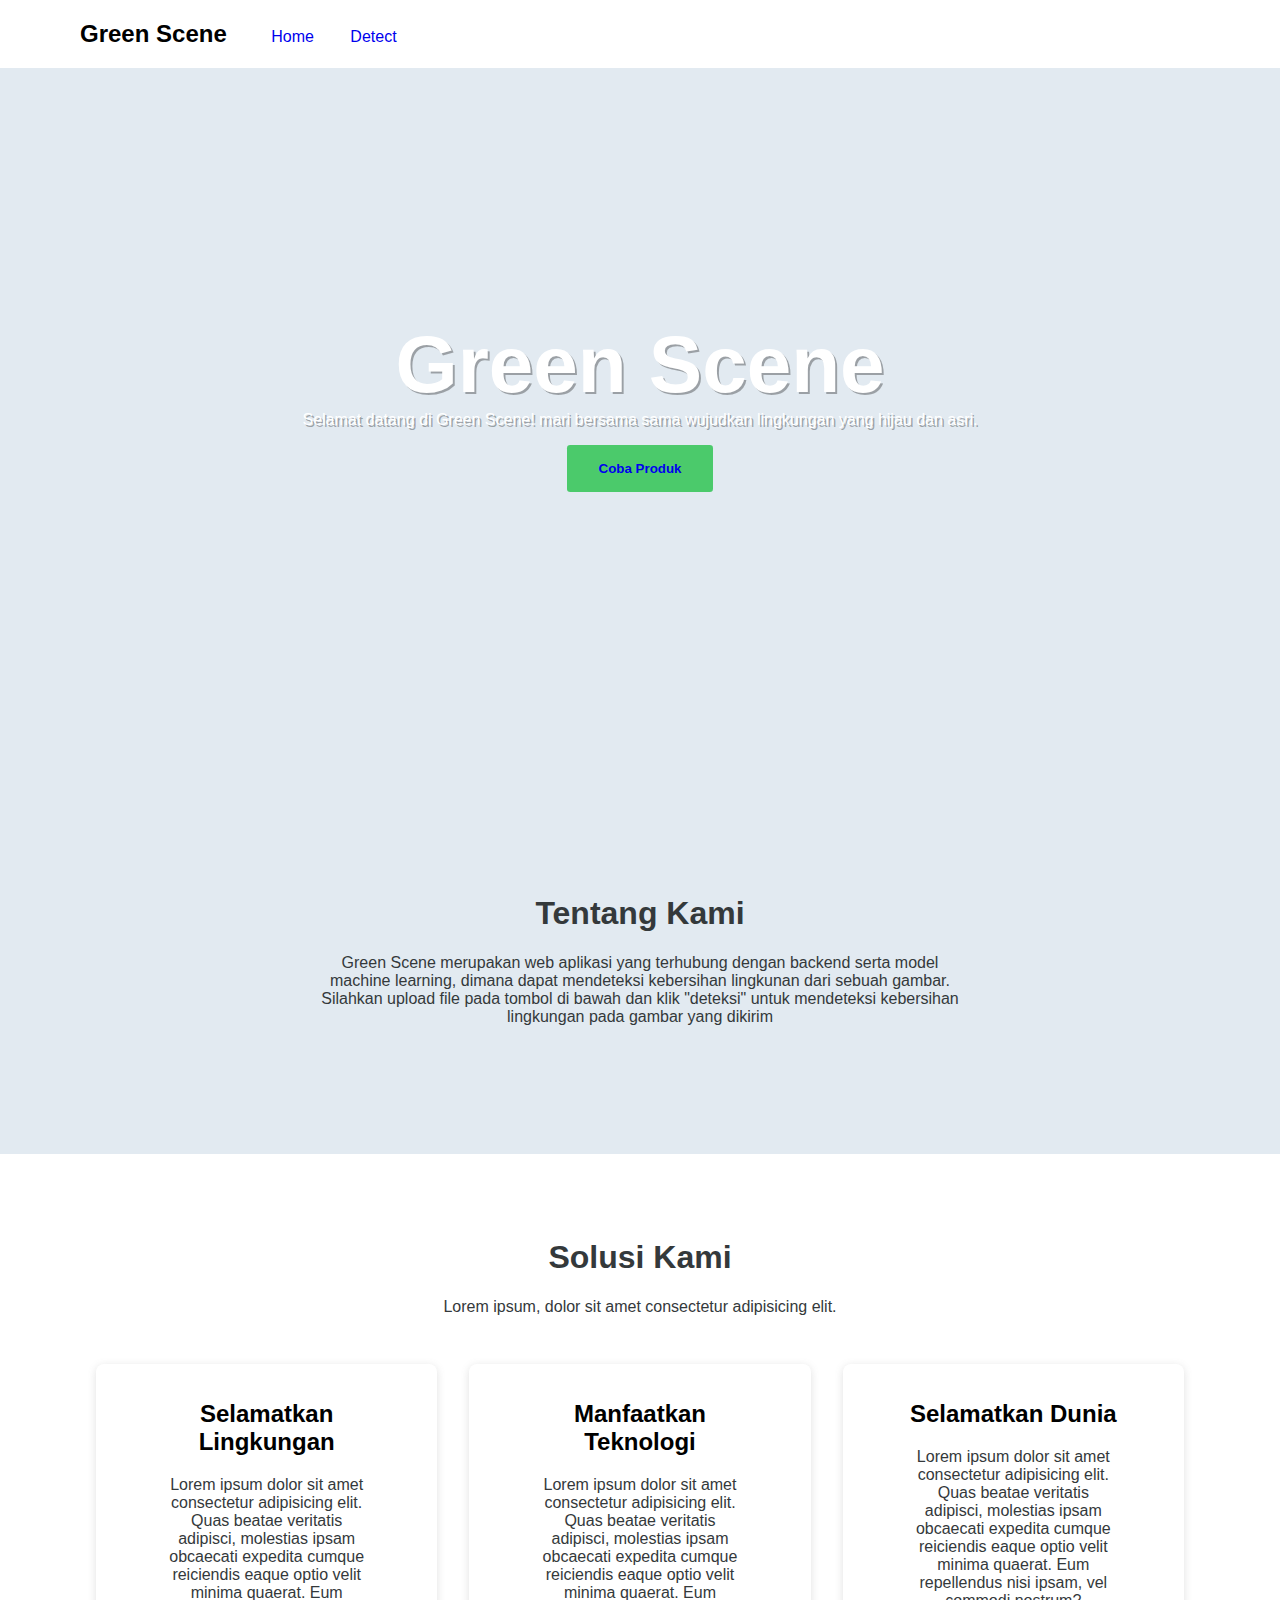
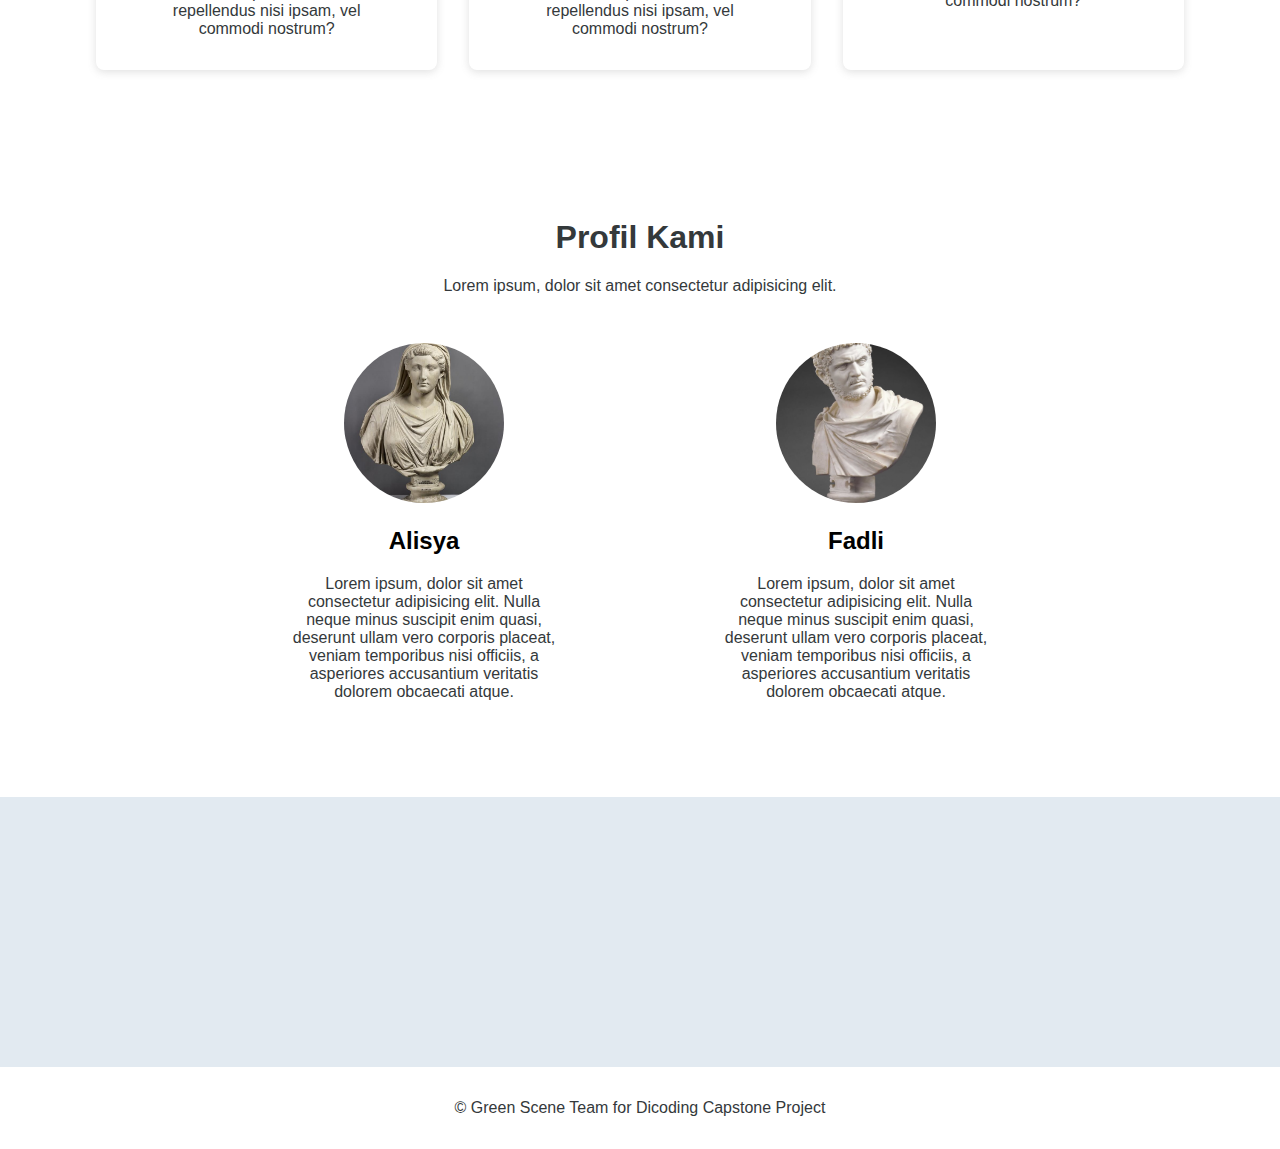
==== index.html @ a80f0fe6 "feature/add layout for main page" ====
<!DOCTYPE html>
<html lang="en">
  <head>
    <meta charset="UTF-8" />
    <meta http-equiv="X-UA-Compatible" content="IE=edge" />
    <meta name="viewport" content="width=device-width, initial-scale=1.0" />
    <title>Document</title>
    <link rel="stylesheet" href="./styles.css" />
  </head>
  <body>
    <nav>
      <h2>Green Scene</h2>
      <ul>
        <li>
          <a href="./index.html">Home</a>
        </li>
        <li>
          <a href="./detect.html">Detect</a>
        </li>
      </ul>
    </nav>
    <section id="hero-image">
      <div>
        <h1>Green Scene</h1>
        <p>
          Selamat datang di Green Scene! mari bersama sama wujudkan lingkungan
          yang hijau dan asri.
        </p>
        <button class="button">
          <a href="./detect.html"> Coba Produk </a>
        </button>
      </div>
    </section>

    <section id="about-us-container" class="container">
      <div class="content-container">
        <h1>Tentang Kami</h1>
        <p>
          Green Scene merupakan web aplikasi yang terhubung dengan backend serta
          model machine learning, dimana dapat mendeteksi kebersihan lingkunan
          dari sebuah gambar. Silahkan upload file pada tombol di bawah dan klik
          "deteksi" untuk mendeteksi kebersihan lingkungan pada gambar yang
          dikirim
        </p>
      </div>
    </section>

    <section id="three-grids">
      <h1>Solusi Kami</h1>
      <p>Lorem ipsum, dolor sit amet consectetur adipisicing elit.</p>
      <div class="container">
        <div class="grid-container">
          <div class="grid-item">
            <h2>Selamatkan Lingkungan</h2>
            <p>
              Lorem ipsum dolor sit amet consectetur adipisicing elit. Quas
              beatae veritatis adipisci, molestias ipsam obcaecati expedita
              cumque reiciendis eaque optio velit minima quaerat. Eum
              repellendus nisi ipsam, vel commodi nostrum?
            </p>
          </div>
          <div class="grid-item">
            <h2>Manfaatkan Teknologi</h2>
            <p>
              Lorem ipsum dolor sit amet consectetur adipisicing elit. Quas
              beatae veritatis adipisci, molestias ipsam obcaecati expedita
              cumque reiciendis eaque optio velit minima quaerat. Eum
              repellendus nisi ipsam, vel commodi nostrum?
            </p>
          </div>
          <div class="grid-item">
            <h2>Selamatkan Dunia</h2>
            <p>
              Lorem ipsum dolor sit amet consectetur adipisicing elit. Quas
              beatae veritatis adipisci, molestias ipsam obcaecati expedita
              cumque reiciendis eaque optio velit minima quaerat. Eum
              repellendus nisi ipsam, vel commodi nostrum?
            </p>
          </div>
        </div>
      </div>
    </section>

    <section id="profile-grid">
      <h1>Profil Kami</h1>
      <p>Lorem ipsum, dolor sit amet consectetur adipisicing elit.</p>
      <div class="grid-container">
        <div class="grid-item override-rm-shadow">
          <img class="profile-pic" src="./assets/livia-drusilla.jpg" />
          <h2>Alisya</h2>
          <p>
            Lorem ipsum, dolor sit amet consectetur adipisicing elit. Nulla
            neque minus suscipit enim quasi, deserunt ullam vero corporis
            placeat, veniam temporibus nisi officiis, a asperiores accusantium
            veritatis dolorem obcaecati atque.
          </p>
        </div>
        <div class="grid-item override-rm-shadow">
          <img class="profile-pic" src="./assets/caracalla.jpg" />
          <h2>Fadli</h2>
          <p>
            Lorem ipsum, dolor sit amet consectetur adipisicing elit. Nulla
            neque minus suscipit enim quasi, deserunt ullam vero corporis
            placeat, veniam temporibus nisi officiis, a asperiores accusantium
            veritatis dolorem obcaecati atque.
          </p>
        </div>
      </div>
    </section>

    <footer>
      <div><p>&copy; Green Scene Team for Dicoding Capstone Project</p></div>
    </footer>
  </body>
</html>
---- styles.css ----
body {
  font-family: sans-serif;
  background-color: rgb(226, 234, 241);
  margin: 0;
  overflow-x: hidden;
}

a {
  text-decoration: none;
}

a:visited {
  color: inherit;
}

h1 {
  color: rgb(52, 57, 59);
}

p {
  color: rgb(52, 57, 59);
}

nav {
  background-color: #fff;
  position: fixed;
  width: 100vw;
}

nav h2 {
  display: inline-block;
  margin-left: 5rem;
}

nav ul {
  display: inline-block;
}

nav li {
  display: inline-block;
  margin-right: 2rem;
}

nav a {
  font-style: normal;
  text-decoration: none;
}

.container {
  width: 100vw;
  display: flex;
  justify-content: center;
}

.content-container {
  margin: 4rem 20rem;
  text-align: center;
}

@media only screen and (max-width: 1100px) {
  .content-container {
    margin: 0 5rem 0 5rem;
    text-align: center;
  }
}

.content-container p {
  margin: 0;
}

.card {
  background-color: white;
  padding: 2rem;
  margin-top: 5rem;
  box-shadow: rgba(99, 99, 99, 0.2) 0px 2px 8px 0px;
  border-radius: 0.5rem;
  width: 46rem;
}

.button {
  margin-top: 1rem;
  background-color: rgb(75, 202, 107);
  border: none;
  color: #fff;
  font-weight: bold;
  border-radius: 0.2rem;
  padding: 1rem 2rem 1rem 2rem;
  cursor: pointer;
}

#deteksi {
  margin-top: 1rem;
  background-color: rgb(75, 202, 107);
  border: none;
  color: #fff;
  font-weight: bold;
  border-radius: 0.2rem;
  padding: 1rem 2rem 1rem 2rem;
  cursor: pointer;
}

#previewgambar {
  width: 100%;
  height: auto;
  object-fit: contain;
}

footer {
  background-color: #fff;
  margin-top: 30vh;
  padding: 1rem;
  margin-left: 0;
}

footer p {
  text-align: center;
}

#hero-image {
  height: 90vh;
  background-size: cover;
  background-repeat: no-repeat;
  background-position: center;
  background-image: url("./assets/background-image.jpg");

  display: flex;
  align-items: center;
  justify-content: center;
}

#hero-image div {
  text-align: center;
  text-shadow: 2px 2px #00000050;
}

#hero-image div h1 {
  color: #fff;
  font-size: 5em;
  margin: 0;
}

#hero-image div p {
  margin: 0;
  color: #fff;
}

.grid-container {
  display: flex;
  gap: 2rem;
  margin: 0 6rem;
  margin-top: 2rem;
}

@media (max-width: 800px) {
  .grid-container {
    flex-direction: column;
  }
}

.grid-item {
  padding: 1rem 4rem;
  background-color: #fff;
  text-align: center;
  border-radius: 0.5rem;
  box-shadow: rgba(99, 99, 99, 0.2) 0px 2px 8px 0px;
}

.override-rm-shadow {
  box-shadow: none;
}

.profile-pic {
  width: 10rem;
  height: 10rem;
  border-radius: 100%;
  object-fit: cover;
  object-position: center;
}

#profile-grid {
  padding: 4rem 8rem;
  background-color: #fff;
}

@media (max-width: 800px) {
  #profile-grid {
    padding: 8rem 0;
  }
}

section h1 {
  text-align: center;
}

section p {
  text-align: center;
}

#three-grids {
  margin-top: 4rem;
  padding: 4rem 0;
  background-color: #fff;
}

.center {
  text-align: center;
}
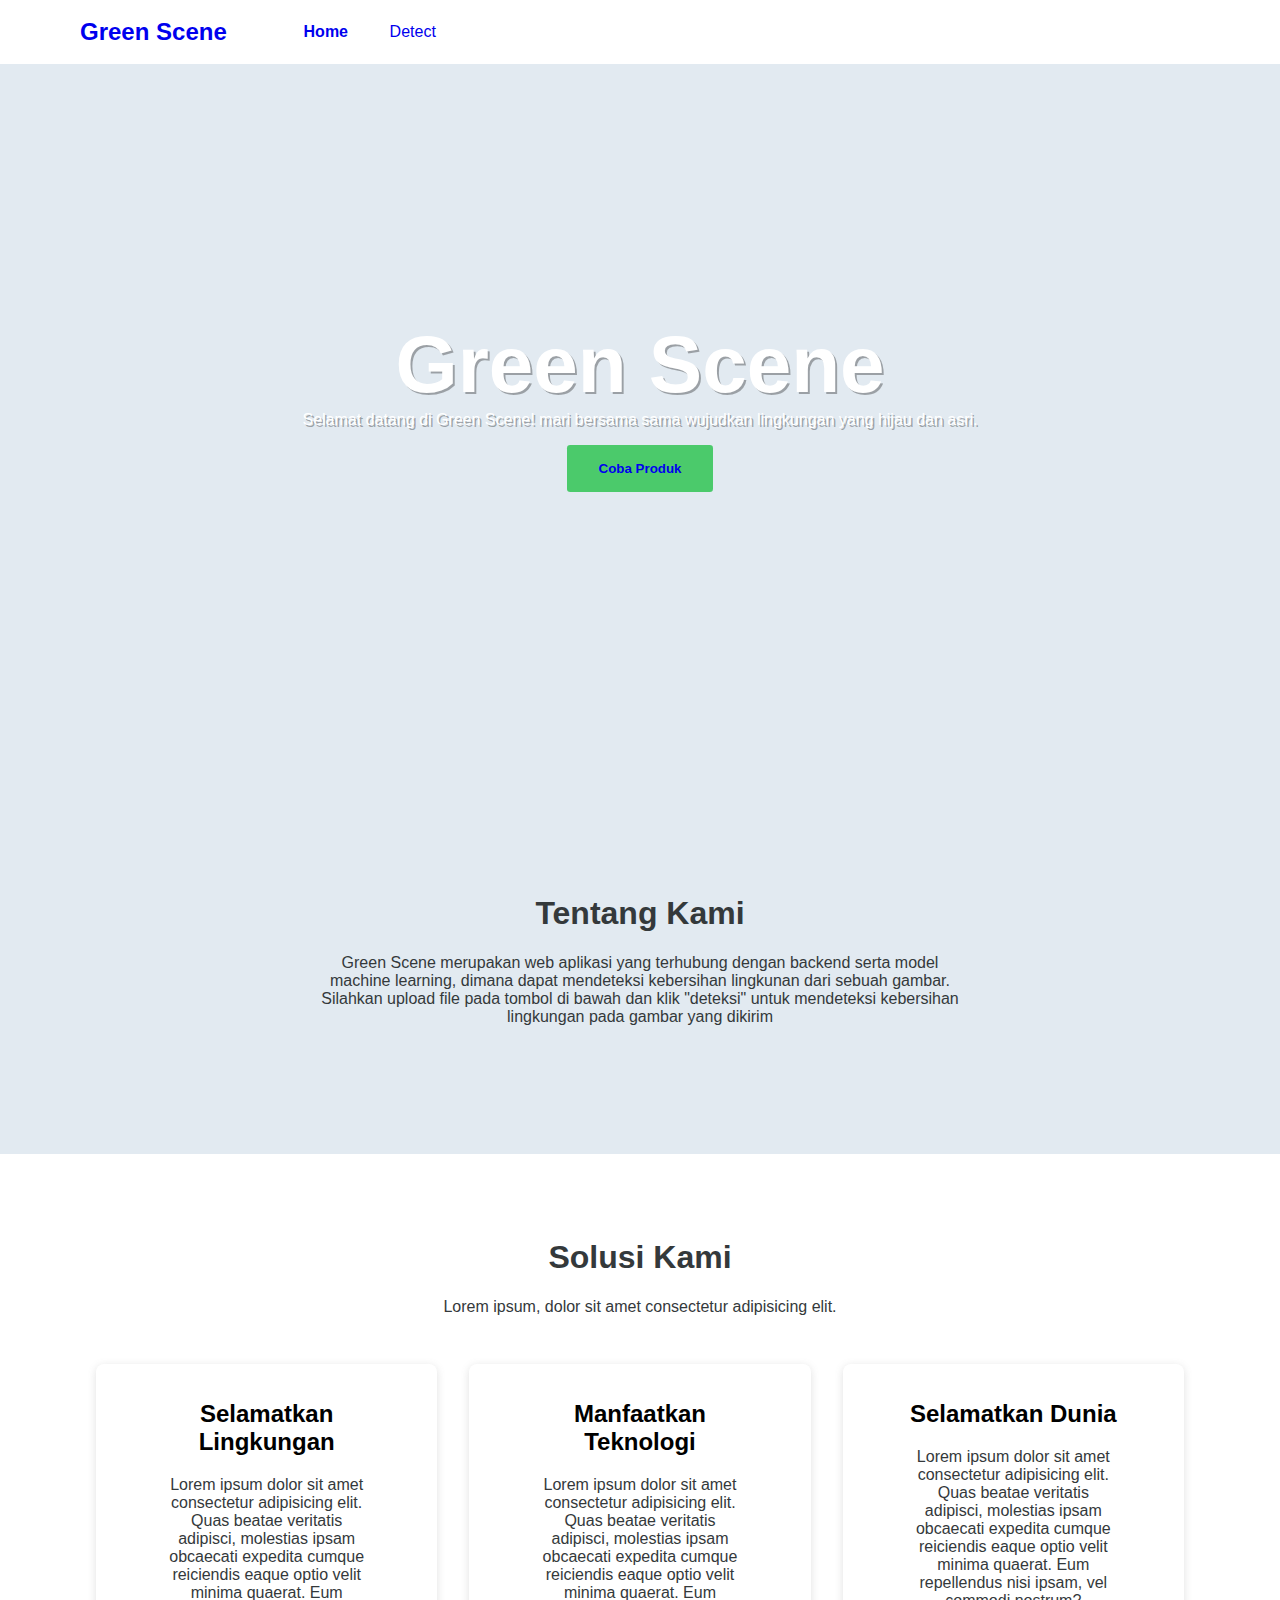
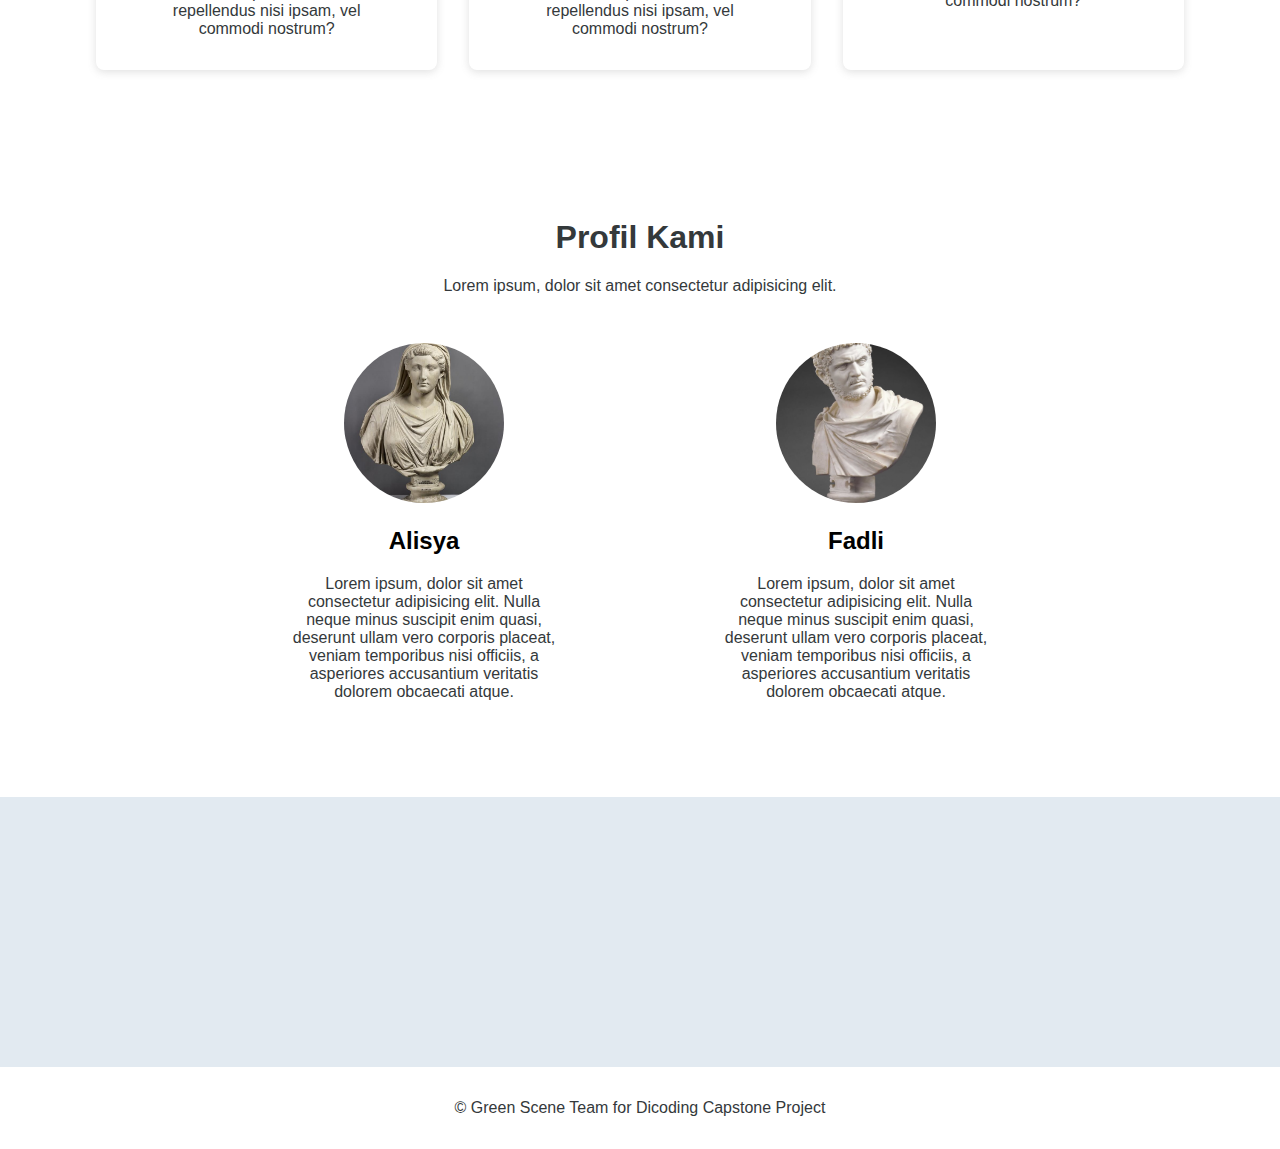
==== commit d6bb1373: "feature/add popup, change navbar styling" ====
--- a/index.html
+++ b/index.html
@@ -9,10 +9,10 @@
   </head>
   <body>
     <nav>
-      <h2>Green Scene</h2>
+      <h2><a href="./index.html">Green Scene</a></h2>
       <ul>
         <li>
-          <a href="./index.html">Home</a>
+          <a class="nav-active" href="./index.html">Home</a>
         </li>
         <li>
           <a href="./detect.html">Detect</a>
--- a/styles.css
+++ b/styles.css
@@ -25,25 +25,121 @@
   background-color: #fff;
   position: fixed;
   width: 100vw;
+  height: 4rem;
+  display: flex;
 }
 
 nav h2 {
-  display: inline-block;
+  display: flex;
+  align-items: center;
   margin-left: 5rem;
+  margin-bottom: 0;
+  margin-top: 0;
+  color: #b1d182;
 }
 
 nav ul {
-  display: inline-block;
+  display: flex;
+  align-items: center;
+  margin: 0;
+  margin-left: 1rem;
 }
 
 nav li {
-  display: inline-block;
-  margin-right: 2rem;
+  display: flex;
+  align-items: center;
+  height: 100%;
+  padding: 0 1.3rem;
+  transition: background-color 200ms;
+  color: #b1d182;
 }
 
 nav a {
   font-style: normal;
   text-decoration: none;
+}
+
+nav li:hover {
+  background-color: #b1d182;
+  color: #fff;
+}
+
+.nav-active {
+  font-weight: bold;
+}
+
+.popup {
+  position: fixed;
+  top: 0;
+  right: 0;
+  width: 100vw;
+  height: 100vh;
+  display: flex;
+  align-items: center;
+  justify-content: center;
+  z-index: 100;
+}
+
+.popup-overlay {
+  background-color: black;
+  width: 100vw;
+  height: 100vh;
+  position: fixed;
+  z-index: 100;
+  opacity: 0.3;
+}
+
+.popup-container {
+  z-index: 102;
+  background-color: white;
+  width: 56rem;
+  height: 26rem;
+  border-radius: 0.4rem;
+  display: flex;
+}
+
+.popup-photo-container {
+  height: 100%;
+  display: flex;
+  margin-left: 2rem;
+}
+
+.popup-photo-container img {
+  object-fit: contain;
+  max-width: 100%;
+}
+
+.popup-content-container {
+  width: 100%;
+  padding-top: 5rem;
+  padding-right: 4rem;
+  padding-left: 2rem;
+}
+
+@media (max-width: 800px) {
+  .popup-container {
+    height: 80vh;
+    flex-direction: column;
+    padding-bottom: 2rem;
+  }
+  .popup-photo-container {
+    height: 16rem;
+    display: flex;
+    margin-left: 2rem;
+  }
+
+  .popup-photo-container img {
+    object-fit: contain;
+    max-width: 100%;
+  }
+
+  .popup-content-container {
+    padding-top: 2rem;
+  }
+}
+
+.hidden {
+  display: none;
 }
 
 .container {
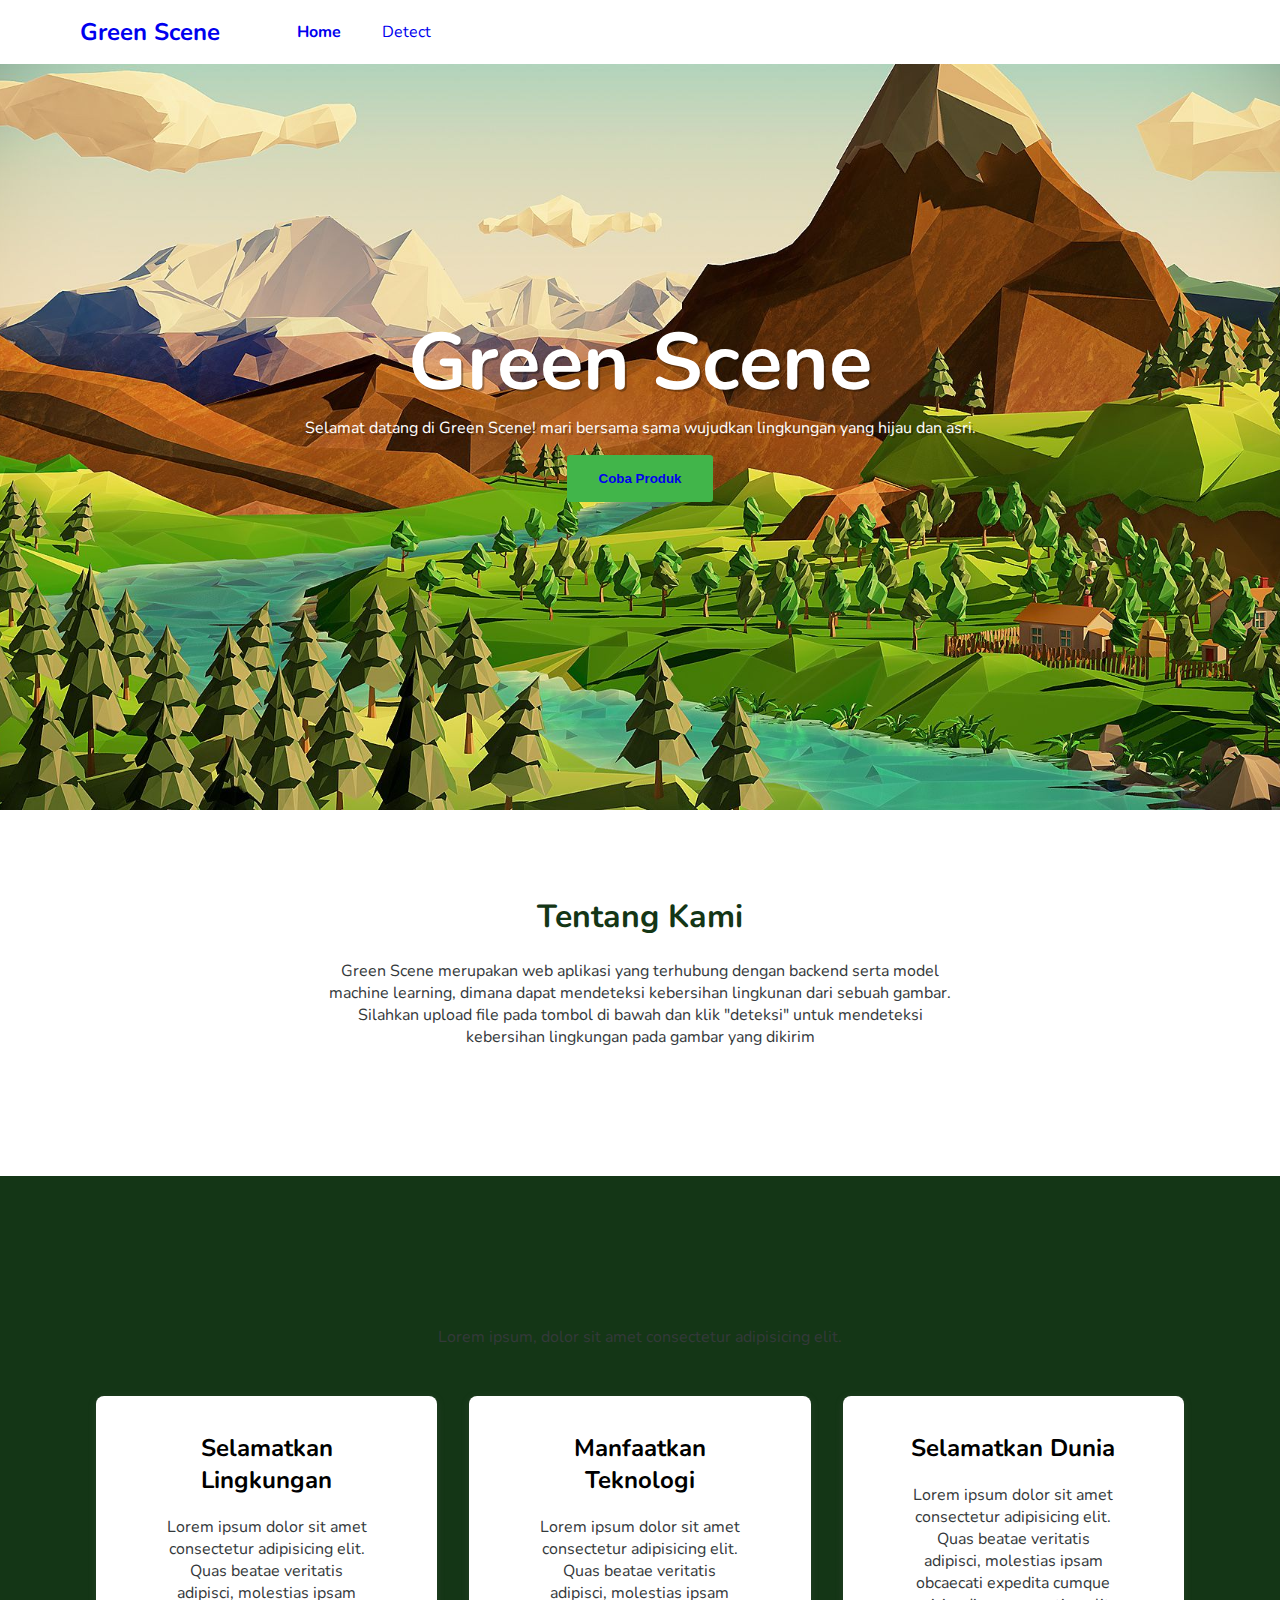
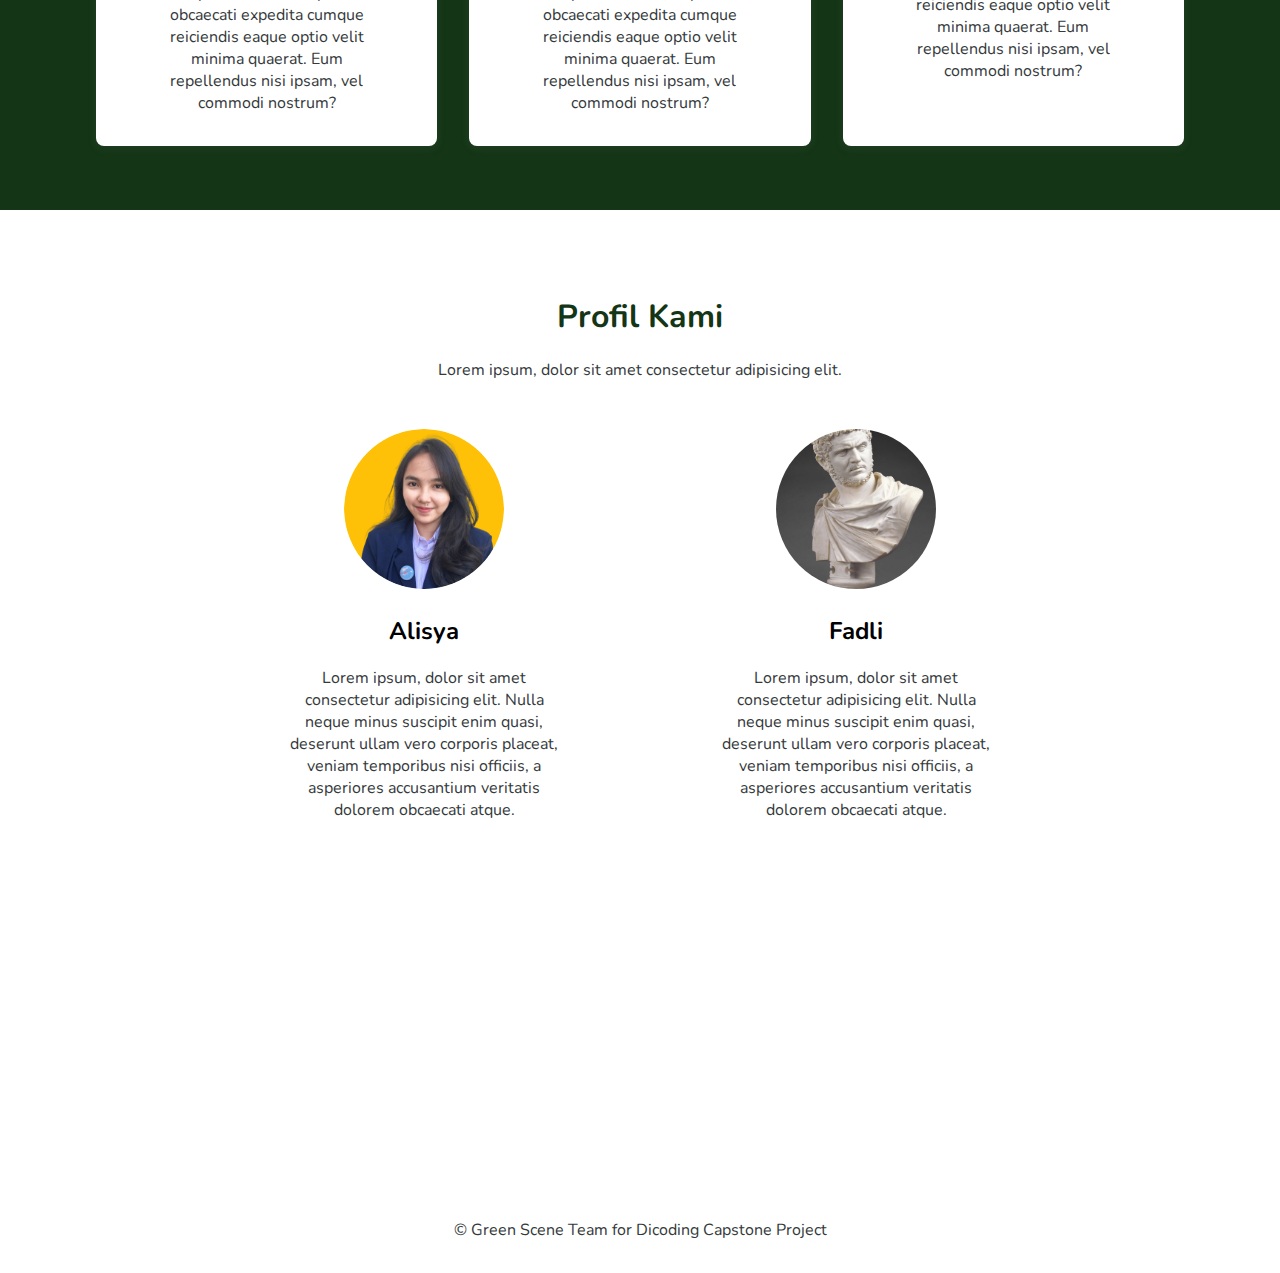
==== commit a7a0a634: "improve interface" ====
--- a/index.html
+++ b/index.html
@@ -4,8 +4,9 @@
     <meta charset="UTF-8" />
     <meta http-equiv="X-UA-Compatible" content="IE=edge" />
     <meta name="viewport" content="width=device-width, initial-scale=1.0" />
-    <title>Document</title>
+    <title>Green Scene</title>
     <link rel="stylesheet" href="./styles.css" />
+    <link rel="icon" href="./assets/logo.png" type="image/x-con" />
   </head>
   <body>
     <nav>
@@ -86,7 +87,7 @@
       <p>Lorem ipsum, dolor sit amet consectetur adipisicing elit.</p>
       <div class="grid-container">
         <div class="grid-item override-rm-shadow">
-          <img class="profile-pic" src="./assets/livia-drusilla.jpg" />
+          <img class="profile-pic" src="./assets/Alisya.png" />
           <h2>Alisya</h2>
           <p>
             Lorem ipsum, dolor sit amet consectetur adipisicing elit. Nulla
--- a/styles.css
+++ b/styles.css
@@ -1,6 +1,8 @@
+@import url("https://fonts.googleapis.com/css2?family=Nunito:wght@500&display=swap");
+
 body {
-  font-family: sans-serif;
-  background-color: rgb(226, 234, 241);
+  font-family: nunito;
+  background-color: #fff;
   margin: 0;
   overflow-x: hidden;
 }
@@ -14,7 +16,7 @@
 }
 
 h1 {
-  color: rgb(52, 57, 59);
+  color: #143616;
 }
 
 p {
@@ -35,7 +37,7 @@
   margin-left: 5rem;
   margin-bottom: 0;
   margin-top: 0;
-  color: #b1d182;
+  color: #143616;
 }
 
 nav ul {
@@ -51,7 +53,7 @@
   height: 100%;
   padding: 0 1.3rem;
   transition: background-color 200ms;
-  color: #b1d182;
+  color: #143616;
 }
 
 nav a {
@@ -60,7 +62,7 @@
 }
 
 nav li:hover {
-  background-color: #b1d182;
+  background-color: #41b54a;
   color: #fff;
 }
 
@@ -111,7 +113,7 @@
 
 .popup-content-container {
   width: 100%;
-  padding-top: 5rem;
+  padding-top: 3rem;
   padding-right: 4rem;
   padding-left: 2rem;
 }
@@ -175,7 +177,7 @@
 
 .button {
   margin-top: 1rem;
-  background-color: rgb(75, 202, 107);
+  background-color: #41b54a;
   border: none;
   color: #fff;
   font-weight: bold;
@@ -184,9 +186,15 @@
   cursor: pointer;
 }
 
+#button-hero {
+  background-color: #41b54a;
+  box-shadow: rgba(50, 50, 93, 0.25) 0px 13px 27px -5px,
+    rgba(0, 0, 0, 0.3) 0px 8px 16px -8px;
+}
+
 #deteksi {
   margin-top: 1rem;
-  background-color: rgb(75, 202, 107);
+  background-color: #41b54a;
   border: none;
   color: #fff;
   font-weight: bold;
@@ -217,7 +225,7 @@
   background-size: cover;
   background-repeat: no-repeat;
   background-position: center;
-  background-image: url("./assets/background-image.jpg");
+  background-image: url("./assets/hero.jpg");
 
   display: flex;
   align-items: center;
@@ -295,9 +303,16 @@
 #three-grids {
   margin-top: 4rem;
   padding: 4rem 0;
-  background-color: #fff;
-}
-
+  background-color: #143616;
+}
+
+.three-grid-text {
+  text-align: center;
+  color: #fff;
+}
+.three-grid-text p {
+  color: #fff;
+}
 .center {
   text-align: center;
 }
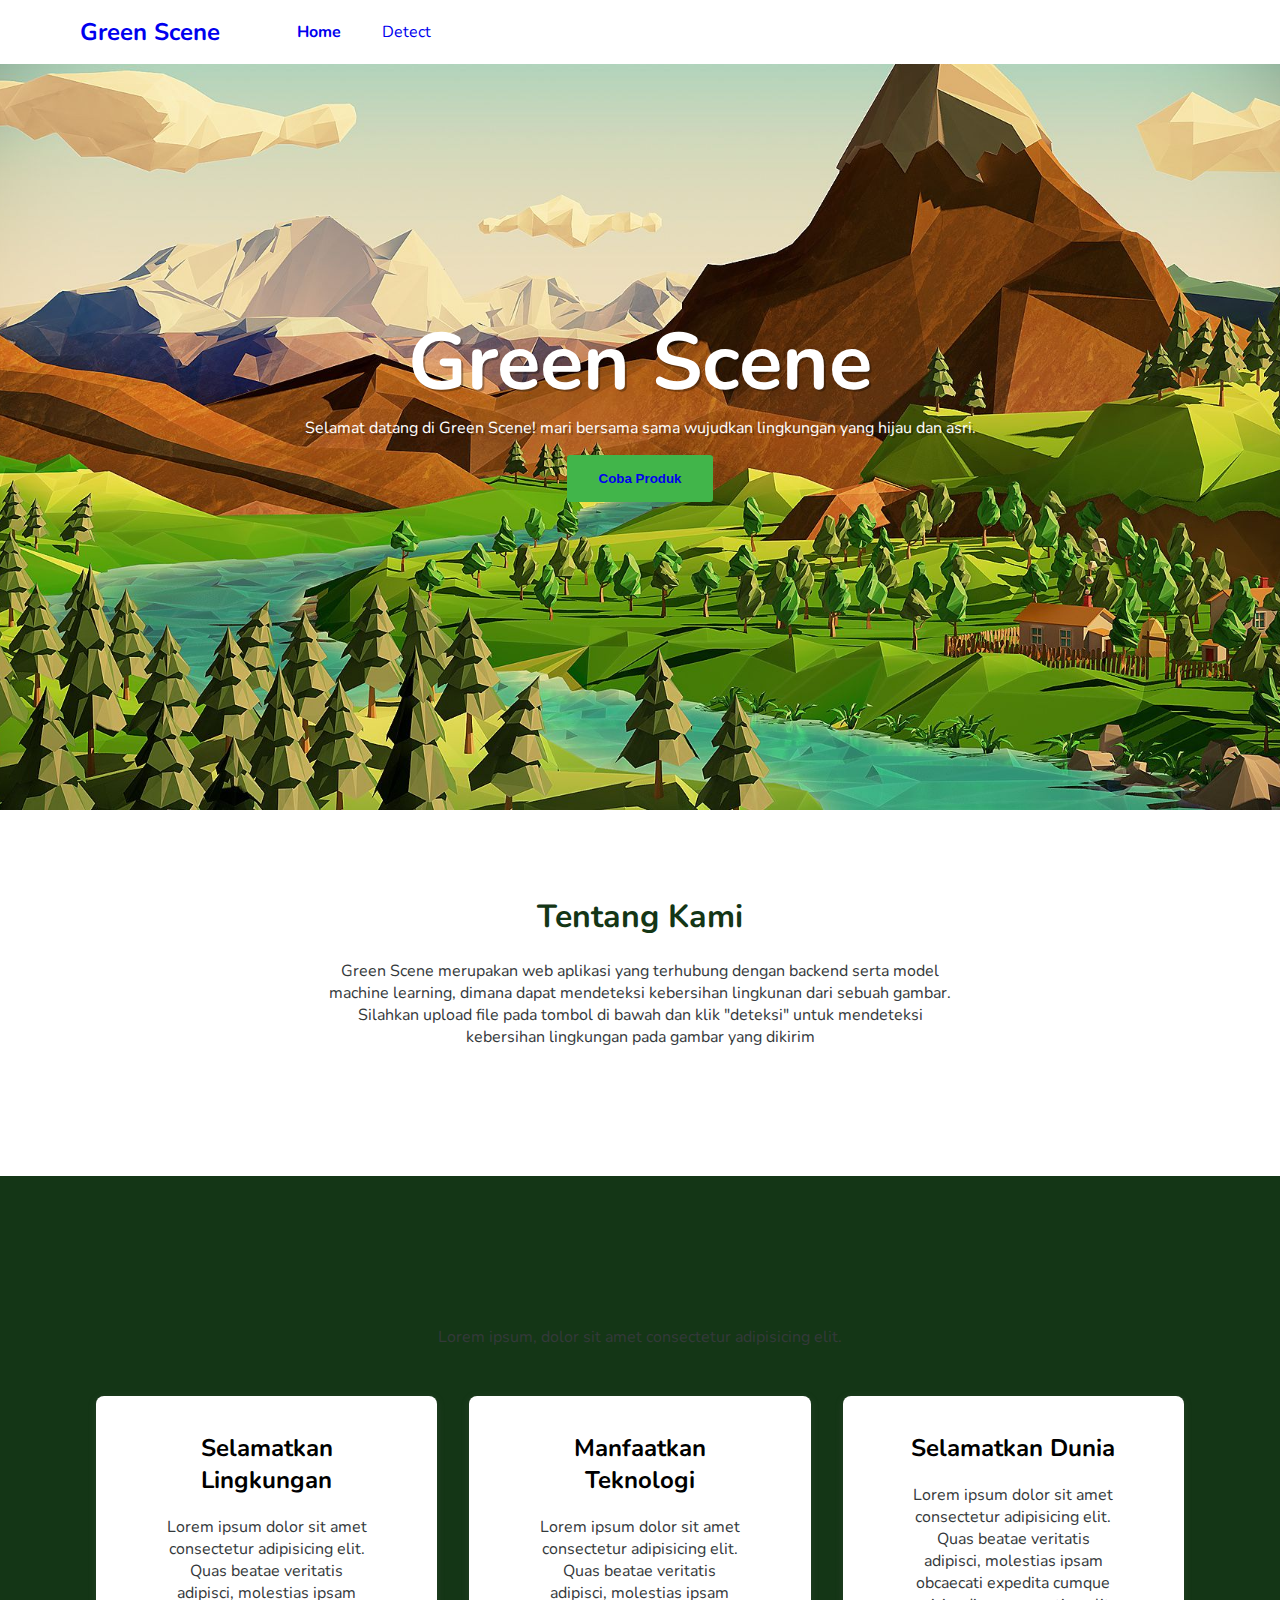
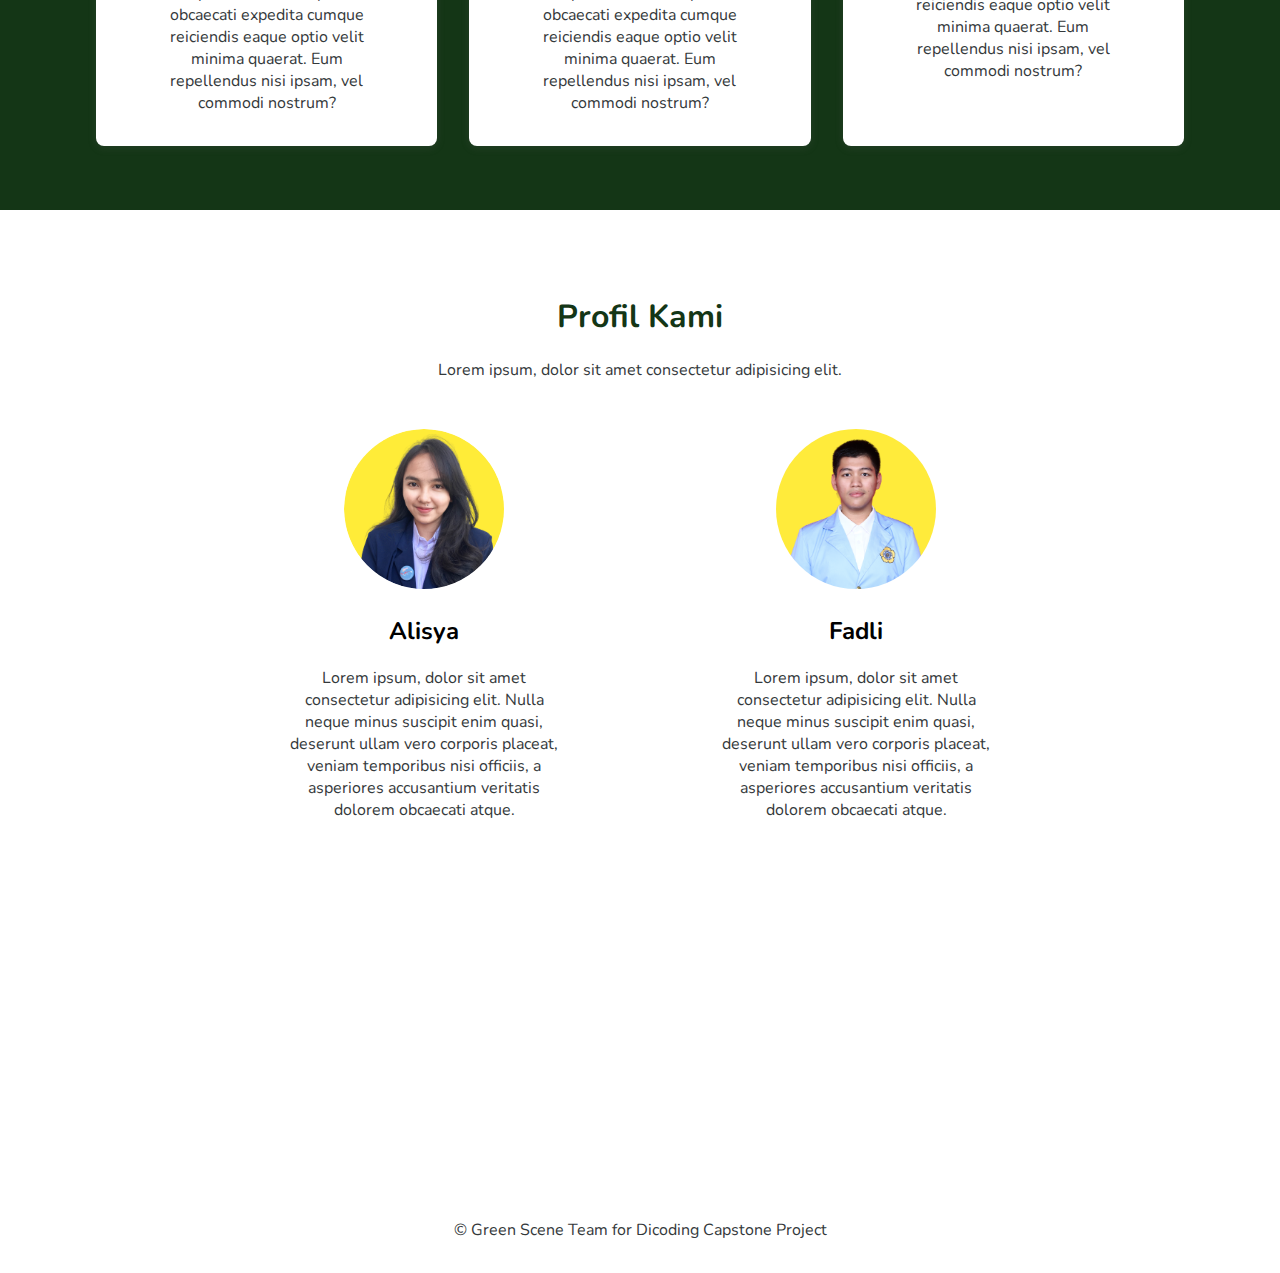
==== commit f80ef404: "add photo" ====
--- a/index.html
+++ b/index.html
@@ -97,7 +97,7 @@
           </p>
         </div>
         <div class="grid-item override-rm-shadow">
-          <img class="profile-pic" src="./assets/caracalla.jpg" />
+          <img class="profile-pic" src="./assets/Fadli.png" />
           <h2>Fadli</h2>
           <p>
             Lorem ipsum, dolor sit amet consectetur adipisicing elit. Nulla
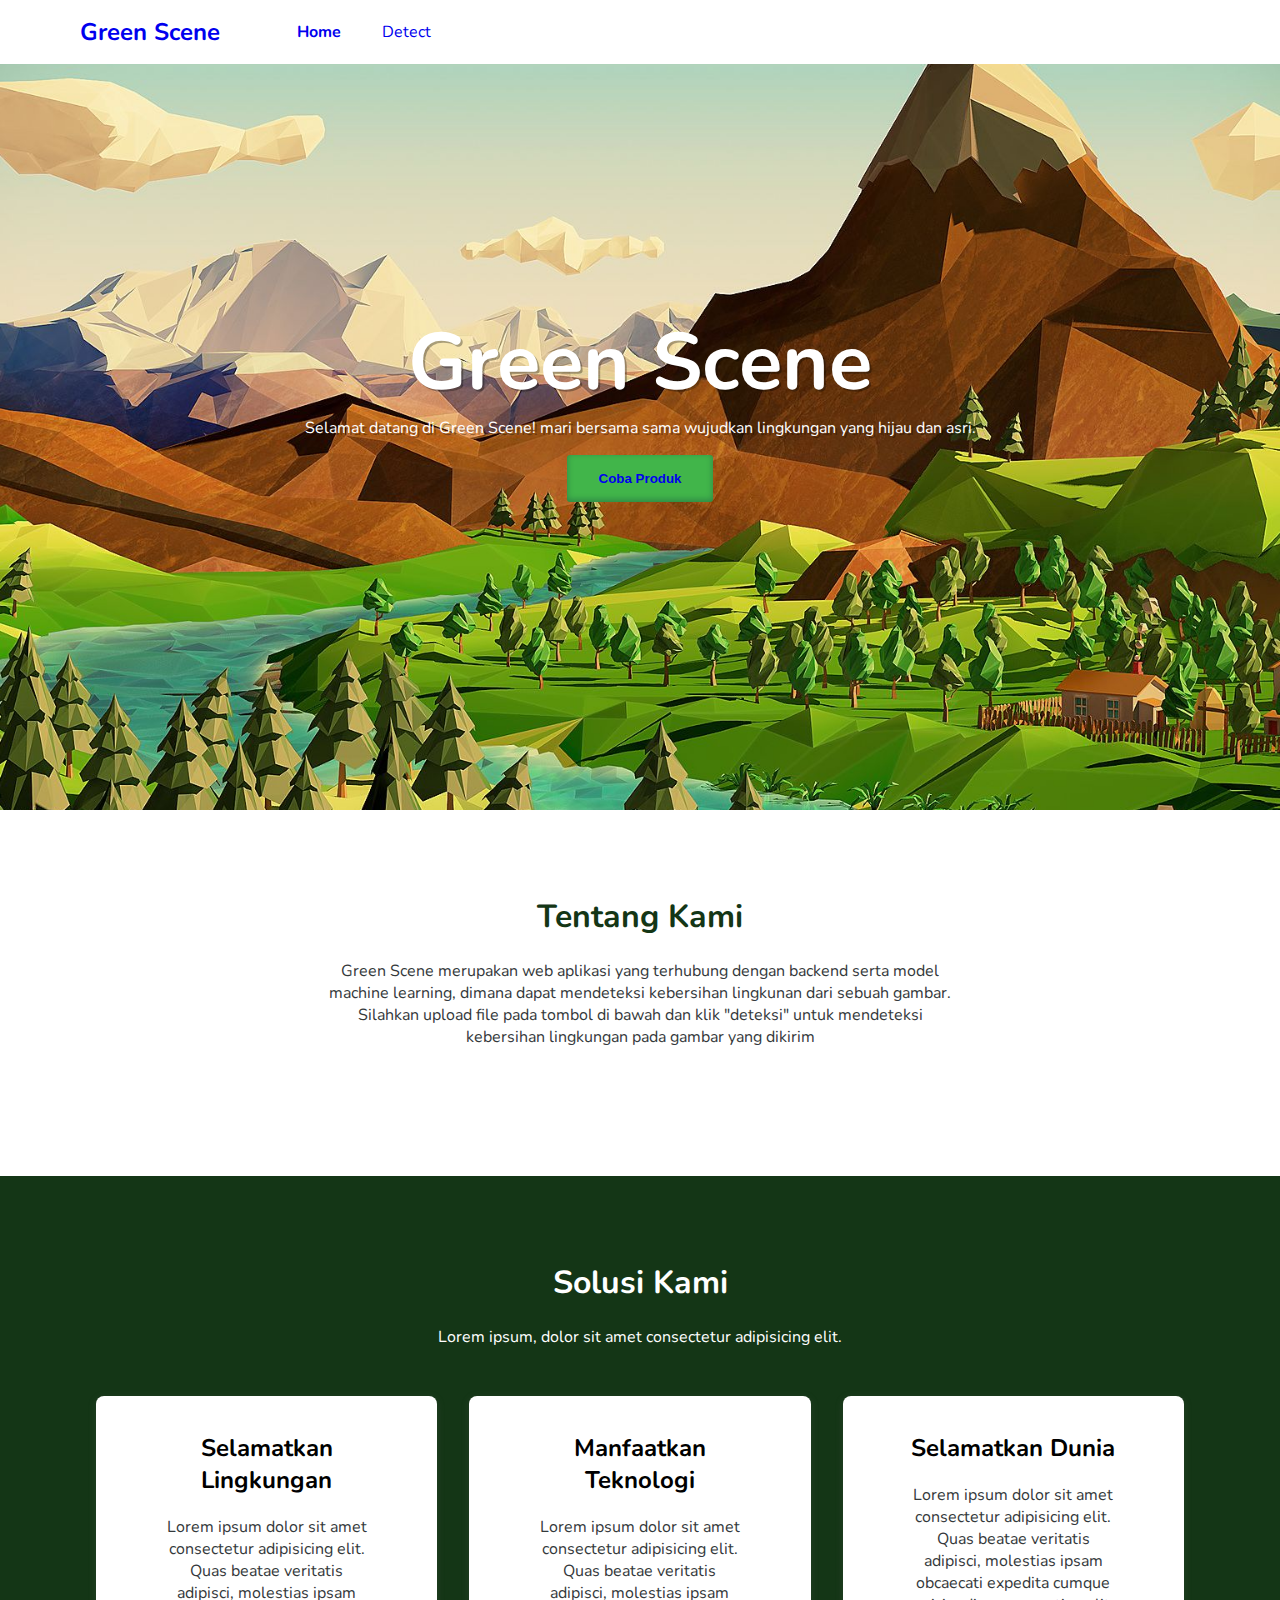
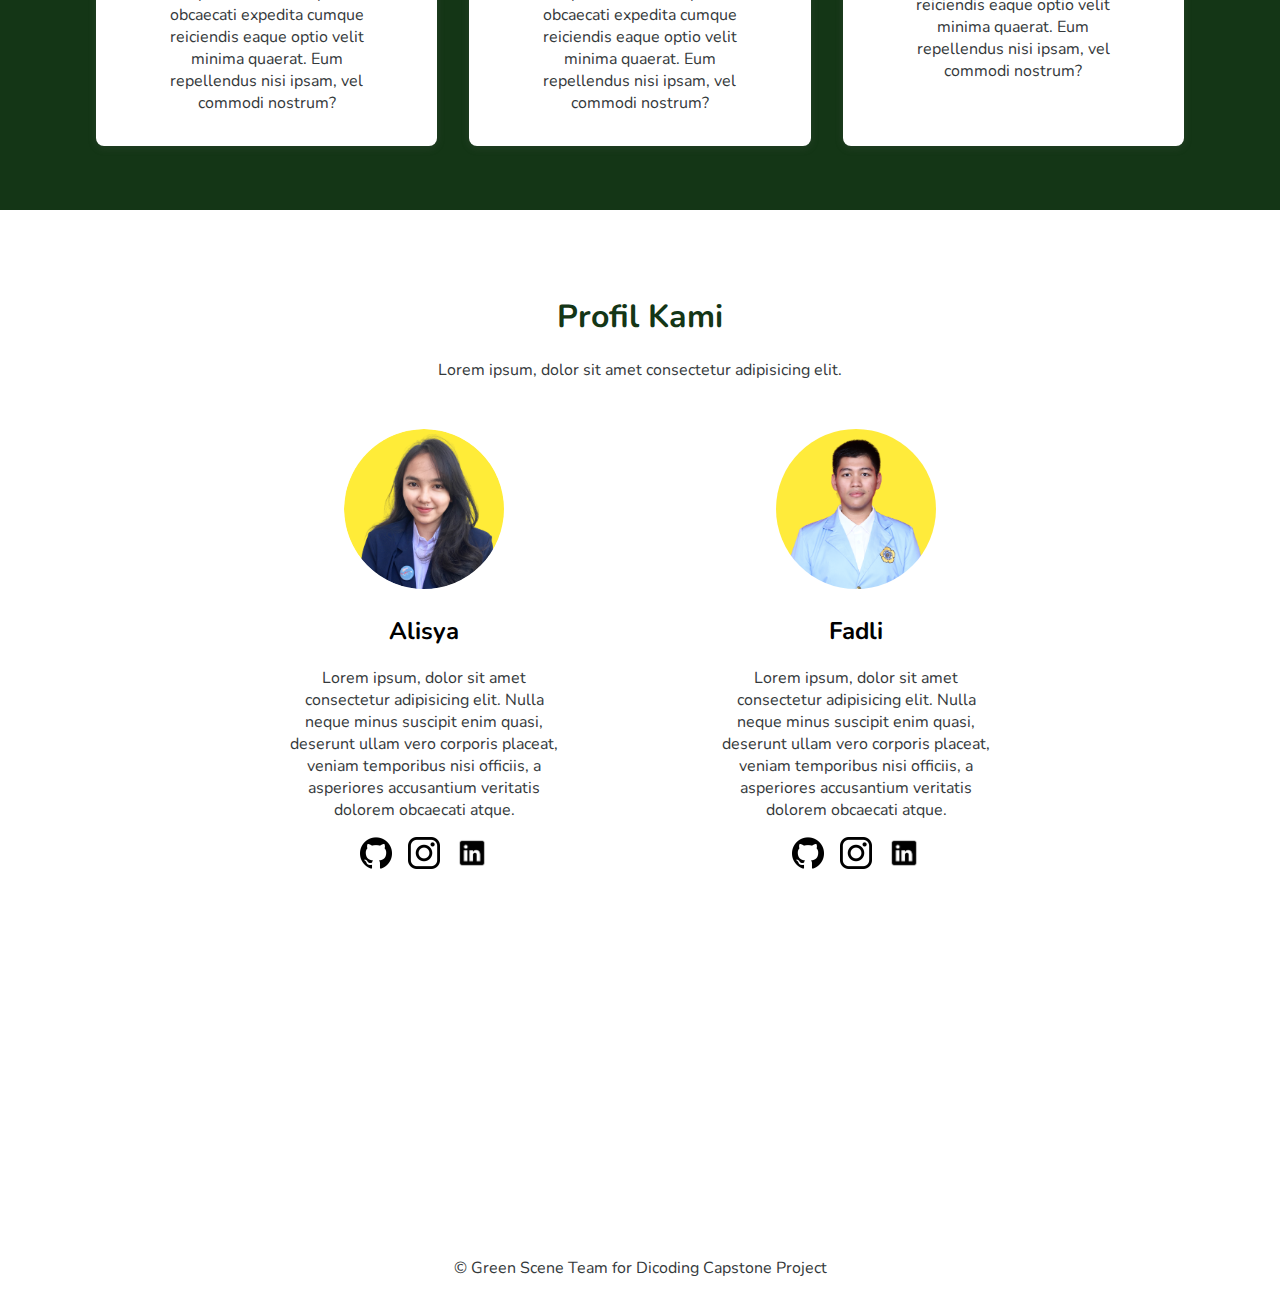
==== commit c8ea6739: "feature/add enhancement on background and social media" ====
--- a/index.html
+++ b/index.html
@@ -27,7 +27,7 @@
           Selamat datang di Green Scene! mari bersama sama wujudkan lingkungan
           yang hijau dan asri.
         </p>
-        <button class="button">
+        <button id="cta-button" class="button">
           <a href="./detect.html"> Coba Produk </a>
         </button>
       </div>
@@ -47,8 +47,10 @@
     </section>
 
     <section id="three-grids">
-      <h1>Solusi Kami</h1>
-      <p>Lorem ipsum, dolor sit amet consectetur adipisicing elit.</p>
+      <h1 id="grid-title">Solusi Kami</h1>
+      <p id="grid-subtitle">
+        Lorem ipsum, dolor sit amet consectetur adipisicing elit.
+      </p>
       <div class="container">
         <div class="grid-container">
           <div class="grid-item">
@@ -85,8 +87,8 @@
     <section id="profile-grid">
       <h1>Profil Kami</h1>
       <p>Lorem ipsum, dolor sit amet consectetur adipisicing elit.</p>
-      <div class="grid-container">
-        <div class="grid-item override-rm-shadow">
+      <div id="credit-section" class="grid-container">
+        <div class="grid-item override-rm-shadow container-hoverable">
           <img class="profile-pic" src="./assets/Alisya.png" />
           <h2>Alisya</h2>
           <p>
@@ -95,8 +97,34 @@
             placeat, veniam temporibus nisi officiis, a asperiores accusantium
             veritatis dolorem obcaecati atque.
           </p>
+          <ul class="social-media-container">
+            <li>
+              <a target="_blank" href="http://localhost/something">
+                <img
+                  class="social-media-photo"
+                  src="./assets/logo-github.png"
+                />
+              </a>
+            </li>
+            <li>
+              <a target="_blank" href="http://localhost/something">
+                <img
+                  class="social-media-photo"
+                  src="./assets/logo-instagram.png"
+                />
+              </a>
+            </li>
+            <li>
+              <a target="_blank" href="http://localhost/something">
+                <img
+                  class="social-media-photo"
+                  src="./assets/logo-linkedin.png"
+                />
+              </a>
+            </li>
+          </ul>
         </div>
-        <div class="grid-item override-rm-shadow">
+        <div class="grid-item override-rm-shadow container-hoverable">
           <img class="profile-pic" src="./assets/Fadli.png" />
           <h2>Fadli</h2>
           <p>
@@ -105,6 +133,32 @@
             placeat, veniam temporibus nisi officiis, a asperiores accusantium
             veritatis dolorem obcaecati atque.
           </p>
+          <ul class="social-media-container">
+            <li>
+              <a target="_blank" href="http://localhost/something">
+                <img
+                  class="social-media-photo"
+                  src="./assets/logo-github.png"
+                />
+              </a>
+            </li>
+            <li>
+              <a target="_blank" href="http://localhost/something">
+                <img
+                  class="social-media-photo"
+                  src="./assets/logo-instagram.png"
+                />
+              </a>
+            </li>
+            <li>
+              <a target="_blank" href="http://localhost/something">
+                <img
+                  class="social-media-photo"
+                  src="./assets/logo-linkedin.png"
+                />
+              </a>
+            </li>
+          </ul>
         </div>
       </div>
     </section>
--- a/styles.css
+++ b/styles.css
@@ -184,6 +184,11 @@
   border-radius: 0.2rem;
   padding: 1rem 2rem 1rem 2rem;
   cursor: pointer;
+  transition: background-color 200ms;
+}
+
+.button:hover {
+  background-color: #3aa344;
 }
 
 #button-hero {
@@ -192,7 +197,7 @@
     rgba(0, 0, 0, 0.3) 0px 8px 16px -8px;
 }
 
-#deteksi {
+/* #deteksi {
   margin-top: 1rem;
   background-color: #41b54a;
   border: none;
@@ -201,7 +206,7 @@
   border-radius: 0.2rem;
   padding: 1rem 2rem 1rem 2rem;
   cursor: pointer;
-}
+} */
 
 #previewgambar {
   width: 100%;
@@ -226,6 +231,7 @@
   background-repeat: no-repeat;
   background-position: center;
   background-image: url("./assets/hero.jpg");
+  background-attachment: fixed;
 
   display: flex;
   align-items: center;
@@ -246,6 +252,23 @@
 #hero-image div p {
   margin: 0;
   color: #fff;
+}
+
+#credit-section {
+  padding: 0rem 12rem;
+}
+
+@media (max-width: 1600px) {
+  #credit-section {
+    padding: 0rem;
+  }
+}
+
+#cta-button {
+  /* box-shadow: rgba(99, 99, 99, 0.2) 0px 2px 8px 0px; */
+  box-shadow: rgba(50, 50, 93, 0.25) 0px 50px 100px -20px,
+    rgba(0, 0, 0, 0.3) 0px 30px 60px -30px,
+    rgba(10, 37, 64, 0.35) 0px -2px 6px 0px inset;
 }
 
 .grid-container {
@@ -253,6 +276,17 @@
   gap: 2rem;
   margin: 0 6rem;
   margin-top: 2rem;
+}
+
+.background-full-size {
+  background-image: url("./assets/hero.jpg");
+  background-repeat: no-repeat;
+  width: 100vw;
+  height: 100vh;
+  top: 0;
+
+  position: fixed;
+  z-index: -1;
 }
 
 @media (max-width: 800px) {
@@ -306,6 +340,11 @@
   background-color: #143616;
 }
 
+#grid-title,
+#grid-subtitle {
+  color: #fff;
+}
+
 .three-grid-text {
   text-align: center;
   color: #fff;
@@ -316,3 +355,36 @@
 .center {
   text-align: center;
 }
+
+.container-hoverable {
+  transition: box-shadow 200ms;
+}
+
+.container-hoverable:hover {
+  box-shadow: rgba(100, 100, 111, 0.2) 0px 7px 29px 0px;
+}
+
+.social-media-container {
+  width: 100%;
+  display: flex;
+  justify-content: center;
+  align-items: center;
+  gap: 1rem;
+}
+
+.social-media-container {
+  margin-block-start: 0;
+  margin-block-end: 0;
+  padding-inline-start: 0;
+}
+
+.social-media-container li {
+  display: inline-block;
+}
+
+.social-media-photo {
+  width: 2rem;
+  height: 2rem;
+  object-fit: contain;
+  object-position: center;
+}
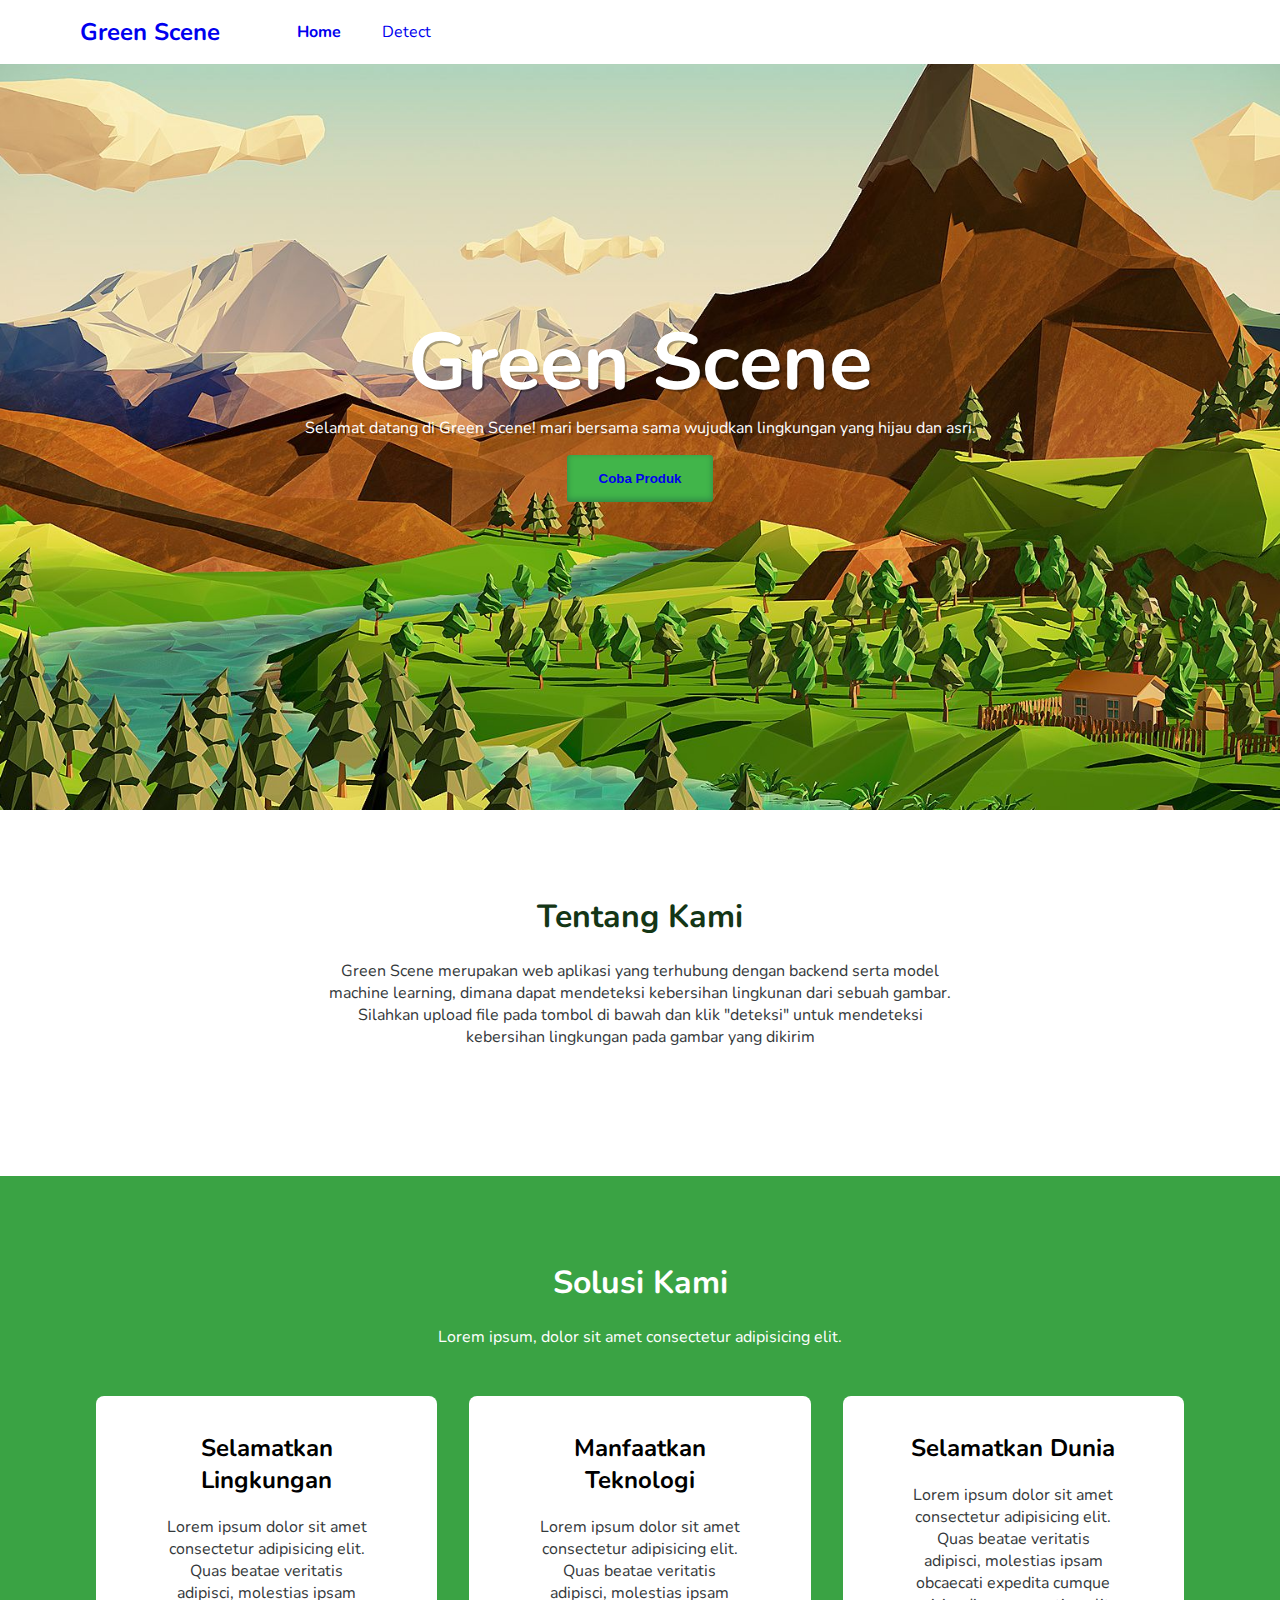
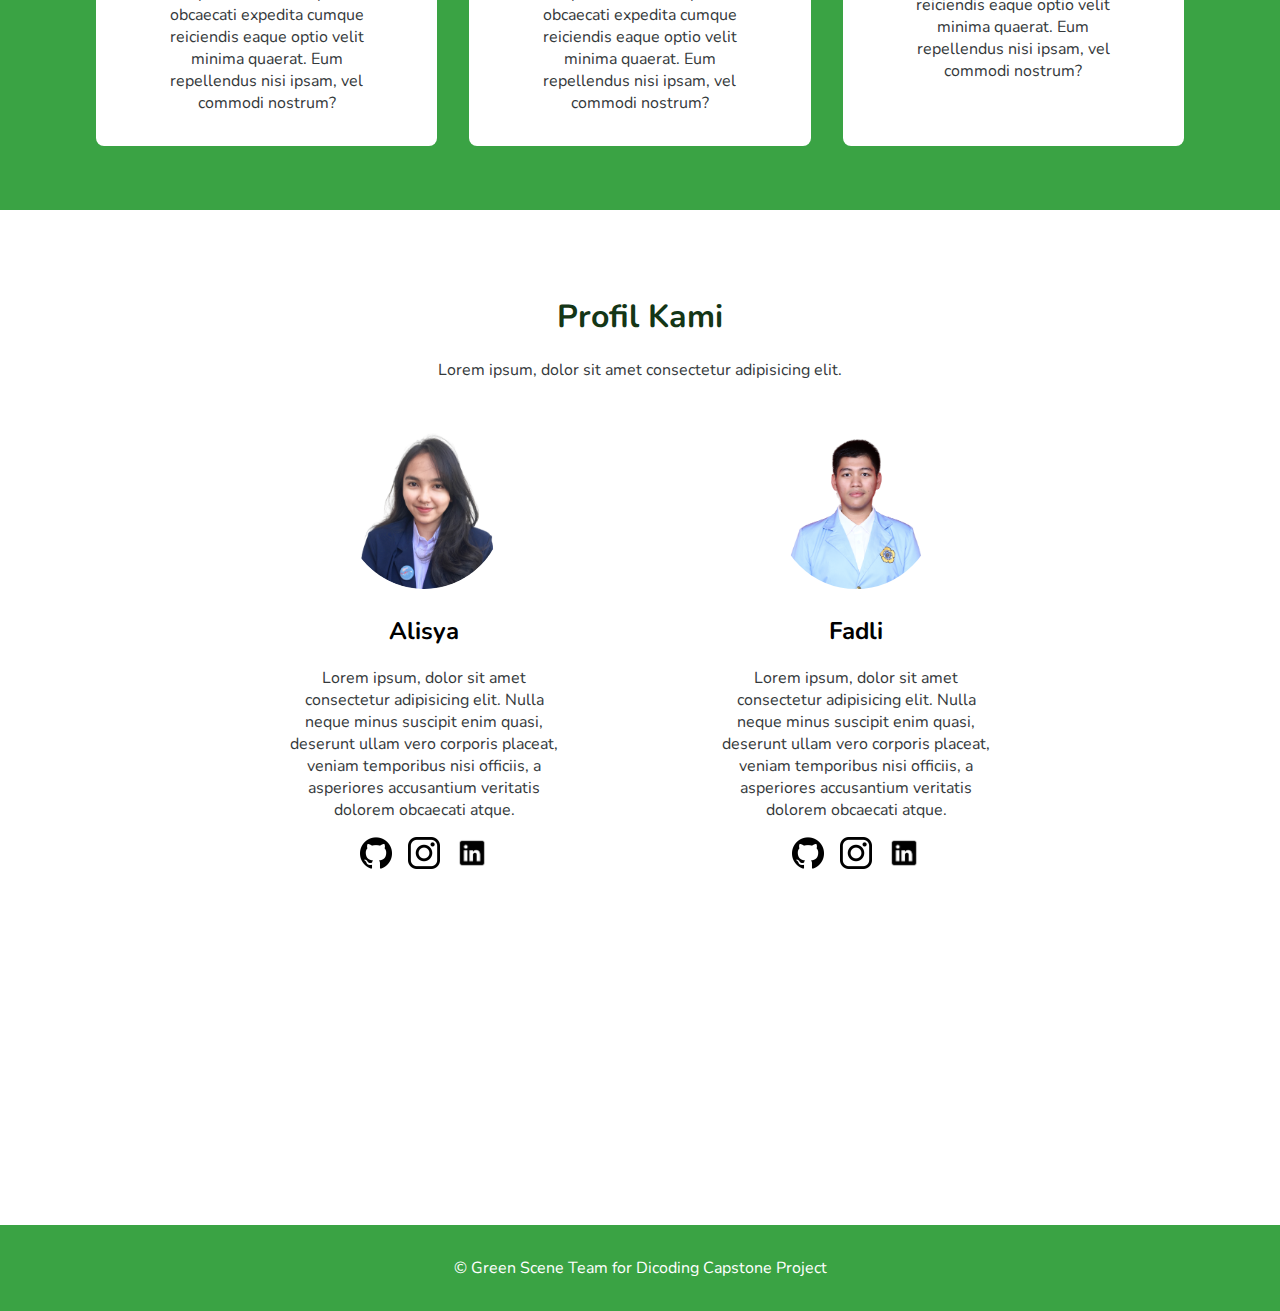
==== commit 88b2a9dd: "change photo" ====
--- a/index.html
+++ b/index.html
@@ -53,7 +53,7 @@
       </p>
       <div class="container">
         <div class="grid-container">
-          <div class="grid-item">
+          <div class="grid-item container-hoverable">
             <h2>Selamatkan Lingkungan</h2>
             <p>
               Lorem ipsum dolor sit amet consectetur adipisicing elit. Quas
@@ -62,7 +62,7 @@
               repellendus nisi ipsam, vel commodi nostrum?
             </p>
           </div>
-          <div class="grid-item">
+          <div class="grid-item container-hoverable">
             <h2>Manfaatkan Teknologi</h2>
             <p>
               Lorem ipsum dolor sit amet consectetur adipisicing elit. Quas
@@ -71,7 +71,7 @@
               repellendus nisi ipsam, vel commodi nostrum?
             </p>
           </div>
-          <div class="grid-item">
+          <div class="grid-item container-hoverable">
             <h2>Selamatkan Dunia</h2>
             <p>
               Lorem ipsum dolor sit amet consectetur adipisicing elit. Quas
@@ -99,7 +99,7 @@
           </p>
           <ul class="social-media-container">
             <li>
-              <a target="_blank" href="http://localhost/something">
+              <a target="_blank" href="https://github.com/alisyap28">
                 <img
                   class="social-media-photo"
                   src="./assets/logo-github.png"
@@ -107,7 +107,10 @@
               </a>
             </li>
             <li>
-              <a target="_blank" href="http://localhost/something">
+              <a
+                target="_blank"
+                href="https://www.instagram.com/alisyaputri28/"
+              >
                 <img
                   class="social-media-photo"
                   src="./assets/logo-instagram.png"
@@ -115,7 +118,10 @@
               </a>
             </li>
             <li>
-              <a target="_blank" href="http://localhost/something">
+              <a
+                target="_blank"
+                href="https://www.linkedin.com/in/alisya-putri-hapsari/"
+              >
                 <img
                   class="social-media-photo"
                   src="./assets/logo-linkedin.png"
@@ -135,7 +141,7 @@
           </p>
           <ul class="social-media-container">
             <li>
-              <a target="_blank" href="http://localhost/something">
+              <a target="_blank" href="https://github.com/fadlinisasiGit">
                 <img
                   class="social-media-photo"
                   src="./assets/logo-github.png"
@@ -143,7 +149,10 @@
               </a>
             </li>
             <li>
-              <a target="_blank" href="http://localhost/something">
+              <a
+                target="_blank"
+                href="https://www.instagram.com/fadlinista.gram/"
+              >
                 <img
                   class="social-media-photo"
                   src="./assets/logo-instagram.png"
@@ -151,7 +160,10 @@
               </a>
             </li>
             <li>
-              <a target="_blank" href="http://localhost/something">
+              <a
+                target="_blank"
+                href="https://www.linkedin.com/in/muhammad-fadli-ramadhan-5641b520a"
+              >
                 <img
                   class="social-media-photo"
                   src="./assets/logo-linkedin.png"
@@ -164,7 +176,9 @@
     </section>
 
     <footer>
-      <div><p>&copy; Green Scene Team for Dicoding Capstone Project</p></div>
+      <div id="text-footer">
+        <p>&copy; Green Scene Team for Dicoding Capstone Project</p>
+      </div>
     </footer>
   </body>
 </html>
--- a/styles.css
+++ b/styles.css
@@ -300,7 +300,6 @@
   background-color: #fff;
   text-align: center;
   border-radius: 0.5rem;
-  box-shadow: rgba(99, 99, 99, 0.2) 0px 2px 8px 0px;
 }
 
 .override-rm-shadow {
@@ -337,7 +336,7 @@
 #three-grids {
   margin-top: 4rem;
   padding: 4rem 0;
-  background-color: #143616;
+  background-color: #3aa344;
 }
 
 #grid-title,
@@ -352,6 +351,7 @@
 .three-grid-text p {
   color: #fff;
 }
+
 .center {
   text-align: center;
 }
@@ -388,3 +388,11 @@
   object-fit: contain;
   object-position: center;
 }
+footer {
+  background-color: #3aa344;
+  color: #fff;
+}
+
+#text-footer p {
+  color: #fff;
+}
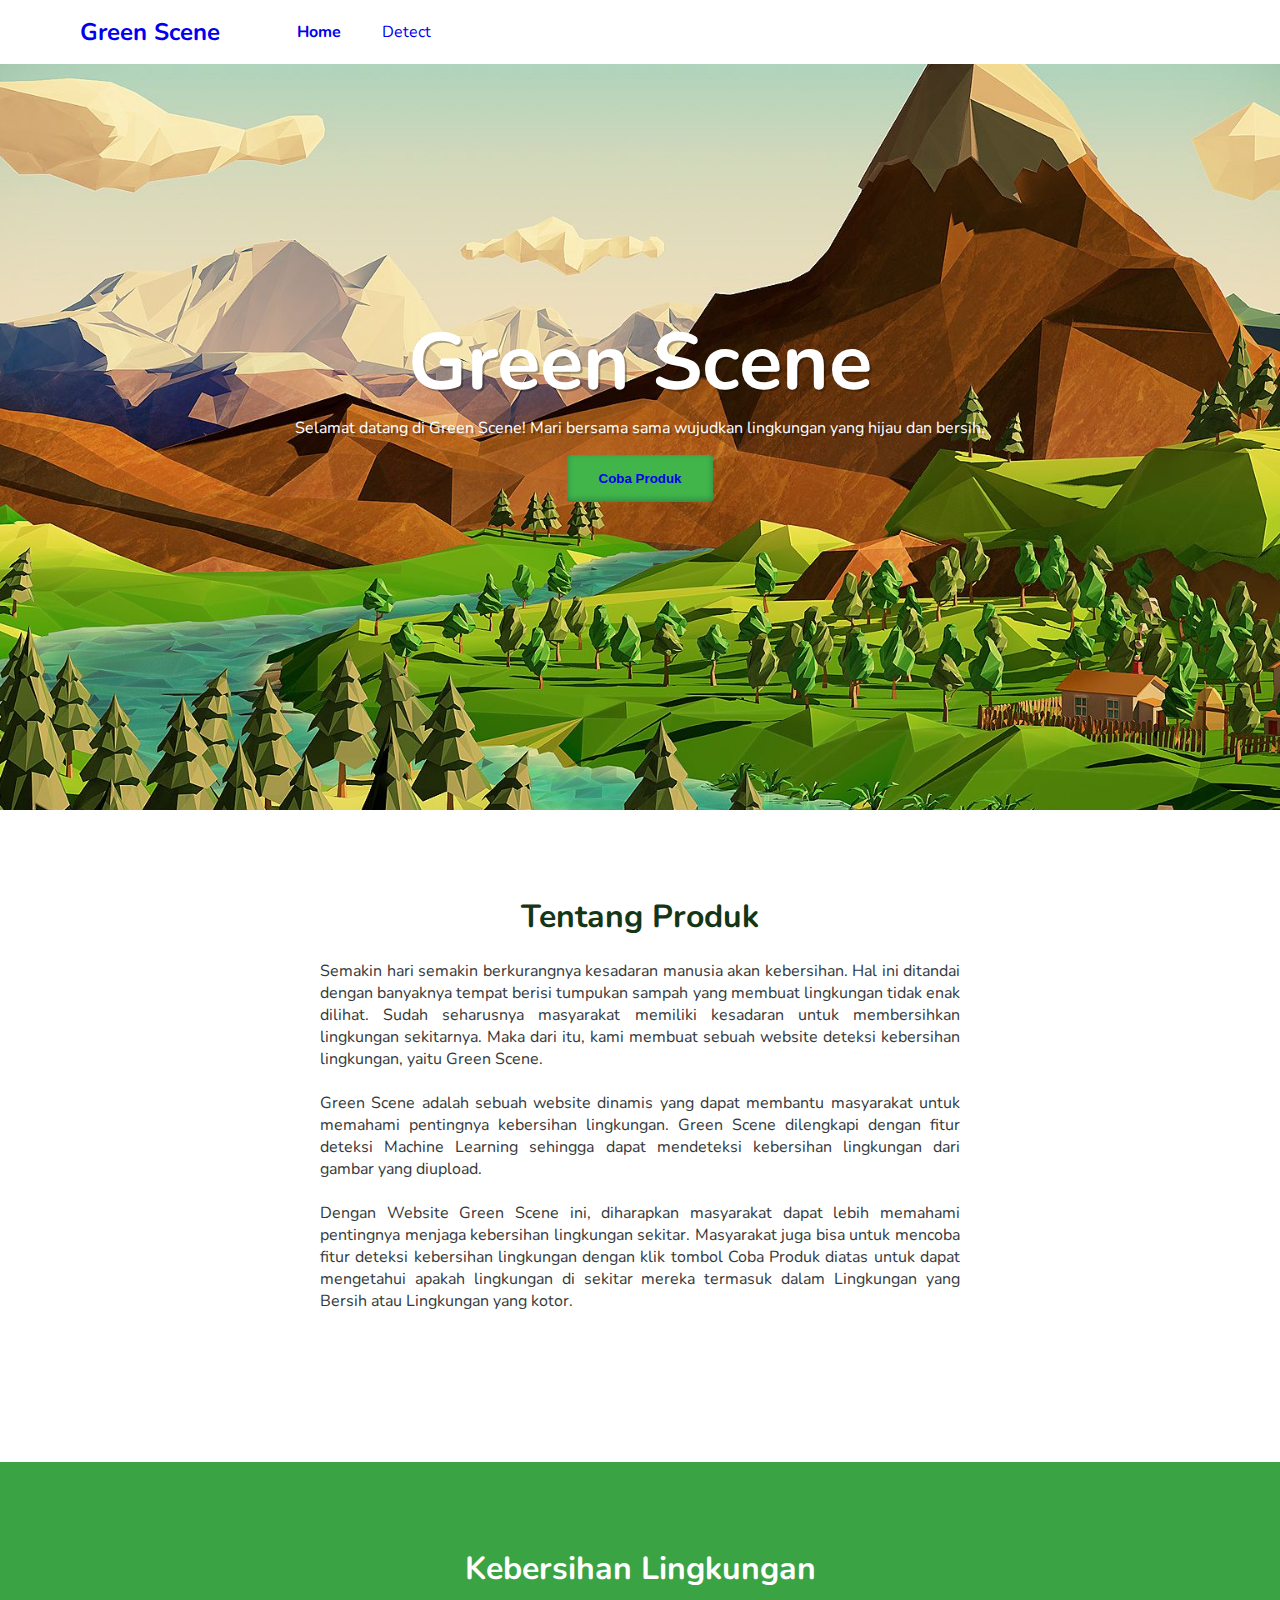
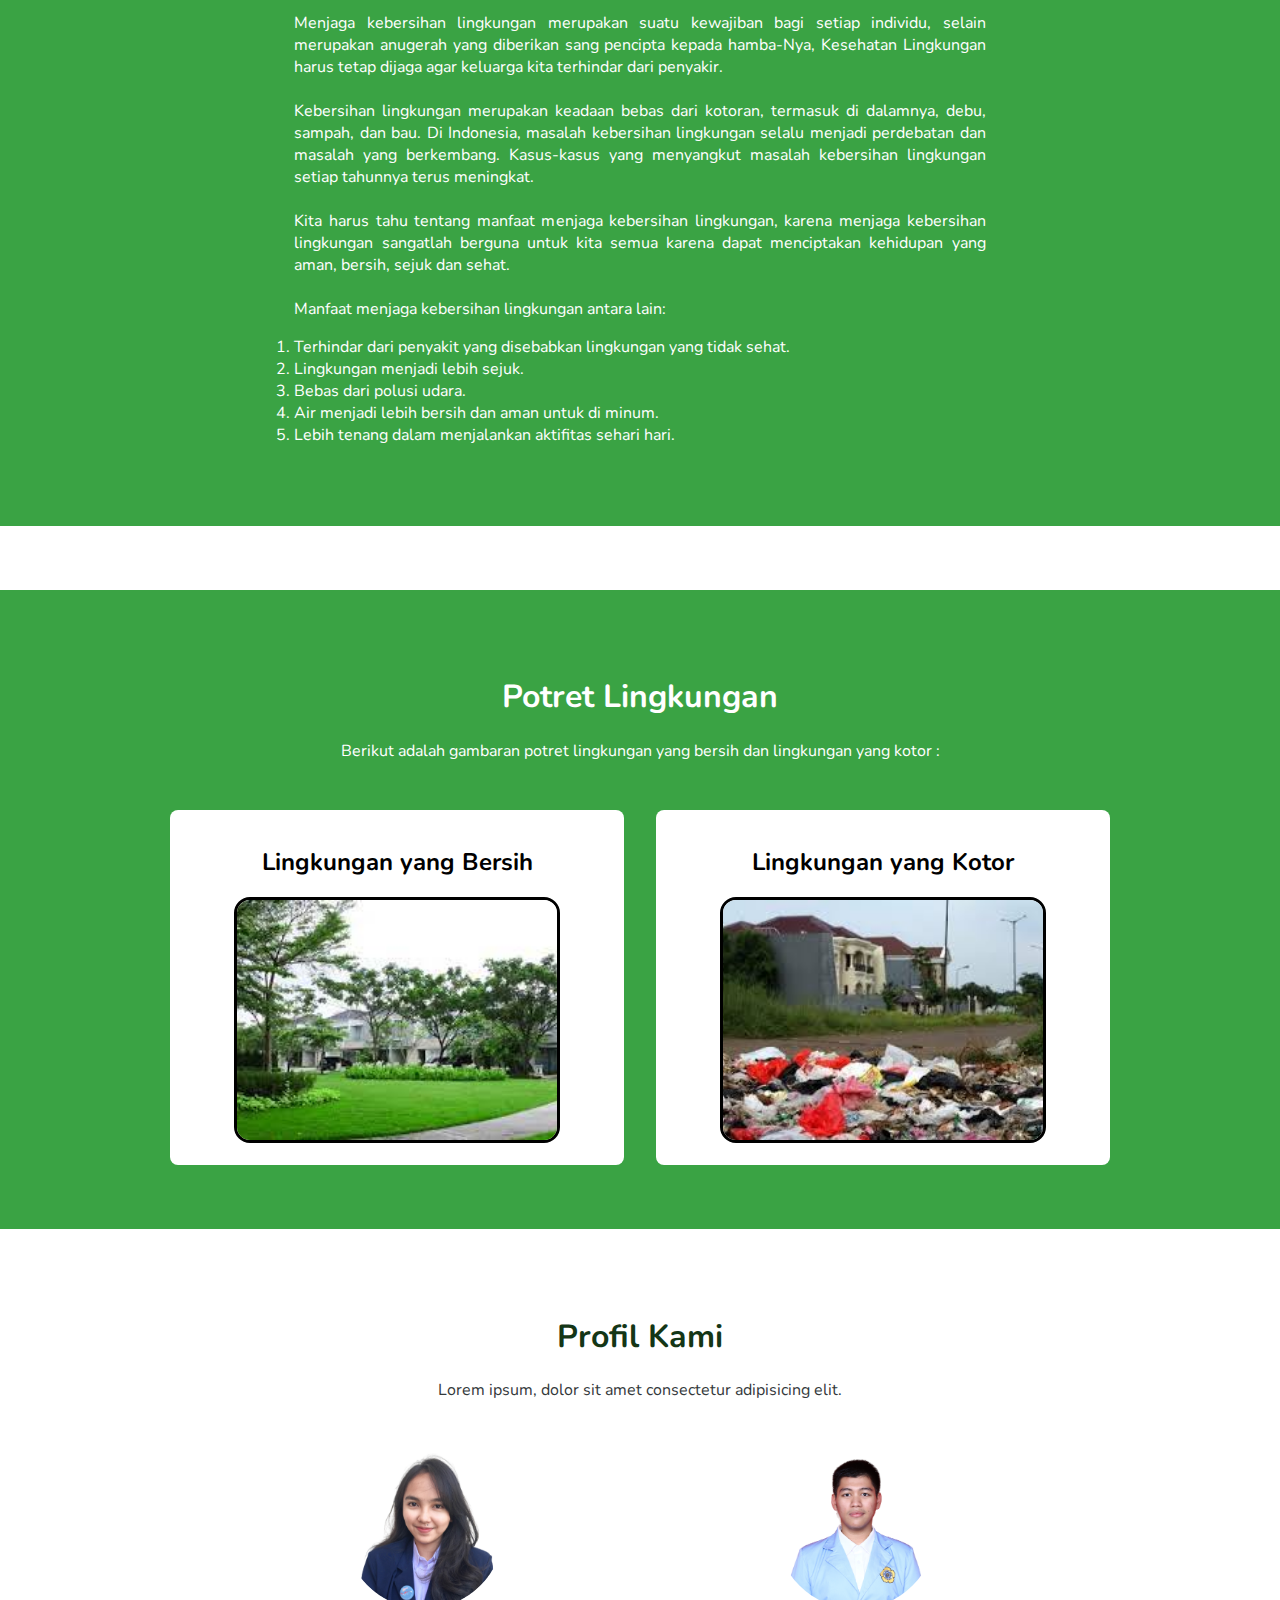
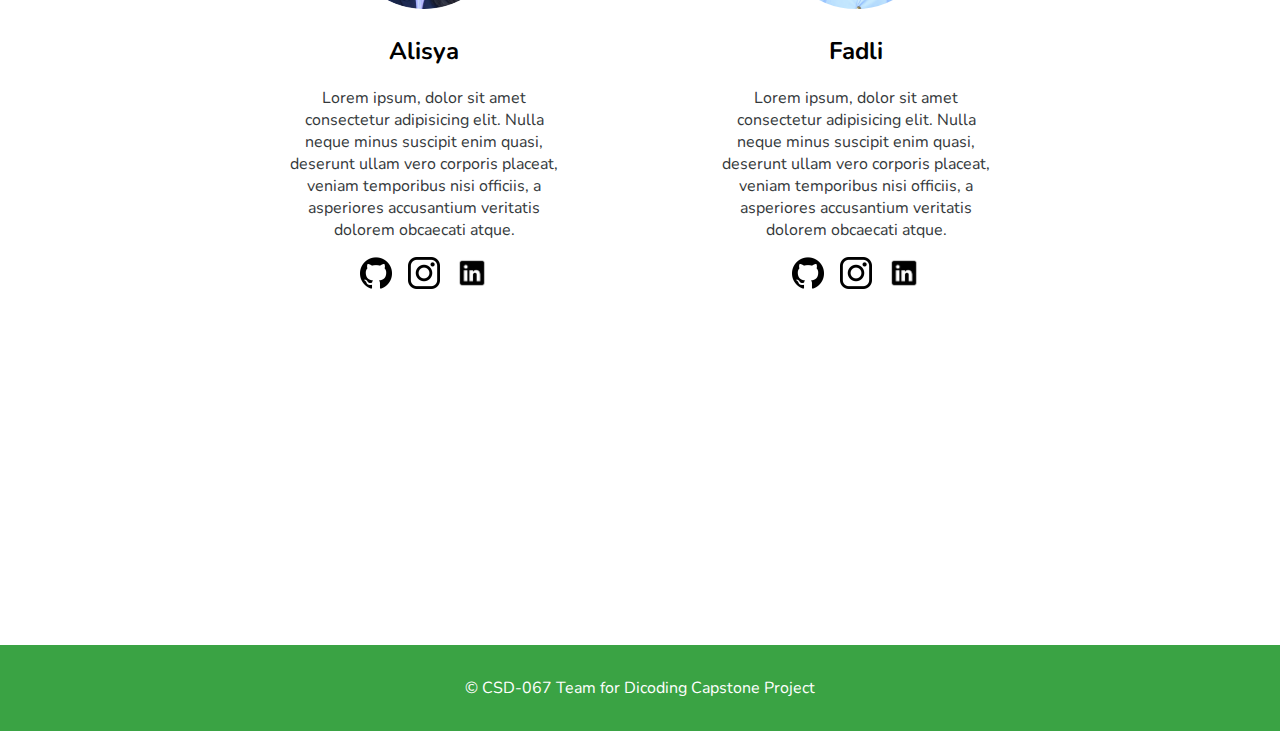
==== commit f2b0e951: "Add information at Home and Detect Page" ====
--- a/index.html
+++ b/index.html
@@ -24,8 +24,8 @@
       <div>
         <h1>Green Scene</h1>
         <p>
-          Selamat datang di Green Scene! mari bersama sama wujudkan lingkungan
-          yang hijau dan asri.
+          Selamat datang di Green Scene! Mari bersama sama wujudkan lingkungan
+          yang hijau dan bersih.
         </p>
         <button id="cta-button" class="button">
           <a href="./detect.html"> Coba Produk </a>
@@ -35,50 +35,57 @@
 
     <section id="about-us-container" class="container">
       <div class="content-container">
-        <h1>Tentang Kami</h1>
-        <p>
-          Green Scene merupakan web aplikasi yang terhubung dengan backend serta
-          model machine learning, dimana dapat mendeteksi kebersihan lingkunan
-          dari sebuah gambar. Silahkan upload file pada tombol di bawah dan klik
-          "deteksi" untuk mendeteksi kebersihan lingkungan pada gambar yang
-          dikirim
+        <h1>Tentang Produk</h1>
+        <p class="justify">
+          Semakin hari semakin berkurangnya kesadaran manusia akan kebersihan. Hal ini ditandai 
+          dengan banyaknya tempat berisi tumpukan sampah yang membuat lingkungan tidak enak dilihat.
+          Sudah seharusnya masyarakat memiliki kesadaran untuk membersihkan lingkungan sekitarnya.
+          Maka dari itu, kami membuat sebuah website deteksi kebersihan lingkungan, yaitu Green Scene. </br></br>
+          Green Scene adalah sebuah website dinamis yang dapat membantu masyarakat untuk memahami pentingnya kebersihan lingkungan.
+          Green Scene dilengkapi dengan fitur deteksi Machine Learning sehingga dapat mendeteksi kebersihan lingkungan dari gambar yang diupload. </br></br>
+          Dengan Website Green Scene ini, diharapkan masyarakat dapat lebih memahami pentingnya menjaga kebersihan lingkungan sekitar. Masyarakat 
+          juga bisa untuk mencoba fitur deteksi kebersihan lingkungan dengan klik tombol Coba Produk diatas untuk dapat mengetahui apakah
+          lingkungan di sekitar mereka termasuk dalam Lingkungan yang Bersih atau Lingkungan yang kotor. </br></br>
         </p>
       </div>
     </section>
 
     <section id="three-grids">
-      <h1 id="grid-title">Solusi Kami</h1>
+      <h1 id="grid-title">Kebersihan Lingkungan</h1>
+      <p class="h1new" id="grid-subtitle">
+        Menjaga kebersihan lingkungan merupakan suatu kewajiban bagi setiap individu, 
+        selain merupakan anugerah yang diberikan sang pencipta kepada hamba-Nya, Kesehatan Lingkungan harus 
+        tetap dijaga agar keluarga kita terhindar dari penyakir.</br></br>
+        Kebersihan lingkungan merupakan keadaan bebas dari kotoran, termasuk di dalamnya, debu, sampah, dan bau. 
+        Di Indonesia, masalah kebersihan lingkungan selalu menjadi perdebatan dan masalah yang berkembang. 
+        Kasus-kasus yang menyangkut masalah kebersihan lingkungan setiap tahunnya terus meningkat.</br> </br>
+        Kita harus tahu tentang manfaat menjaga kebersihan lingkungan, karena menjaga kebersihan lingkungan 
+        sangatlah berguna untuk kita semua karena dapat menciptakan kehidupan yang aman, bersih, sejuk dan sehat.</br> </br>
+        Manfaat menjaga kebersihan lingkungan antara lain:
+        <ol class="h1new">
+          <li>Terhindar dari penyakit yang disebabkan lingkungan yang tidak sehat.</li>
+          <li>Lingkungan menjadi lebih sejuk.</li>
+          <li>Bebas dari polusi udara.</li>
+          <li>Air menjadi lebih bersih dan aman untuk di minum.</li>
+          <li>Lebih tenang dalam menjalankan aktifitas sehari hari.</li>
+        </ol> 
+    </section>
+
+
+    <section id="three-grids">
+      <h1 id="grid-title">Potret Lingkungan</h1>
       <p id="grid-subtitle">
-        Lorem ipsum, dolor sit amet consectetur adipisicing elit.
+        Berikut adalah gambaran potret lingkungan yang bersih dan lingkungan yang kotor :
       </p>
       <div class="container">
         <div class="grid-container">
           <div class="grid-item container-hoverable">
-            <h2>Selamatkan Lingkungan</h2>
-            <p>
-              Lorem ipsum dolor sit amet consectetur adipisicing elit. Quas
-              beatae veritatis adipisci, molestias ipsam obcaecati expedita
-              cumque reiciendis eaque optio velit minima quaerat. Eum
-              repellendus nisi ipsam, vel commodi nostrum?
-            </p>
+            <h2>Lingkungan yang Bersih</h2>
+            <img class="profile-pic2" src="./assets/bersih.jpg" />
           </div>
           <div class="grid-item container-hoverable">
-            <h2>Manfaatkan Teknologi</h2>
-            <p>
-              Lorem ipsum dolor sit amet consectetur adipisicing elit. Quas
-              beatae veritatis adipisci, molestias ipsam obcaecati expedita
-              cumque reiciendis eaque optio velit minima quaerat. Eum
-              repellendus nisi ipsam, vel commodi nostrum?
-            </p>
-          </div>
-          <div class="grid-item container-hoverable">
-            <h2>Selamatkan Dunia</h2>
-            <p>
-              Lorem ipsum dolor sit amet consectetur adipisicing elit. Quas
-              beatae veritatis adipisci, molestias ipsam obcaecati expedita
-              cumque reiciendis eaque optio velit minima quaerat. Eum
-              repellendus nisi ipsam, vel commodi nostrum?
-            </p>
+            <h2>Lingkungan yang Kotor</h2>
+            <img class="profile-pic2" src="./assets/kotor.jpg" />
           </div>
         </div>
       </div>
@@ -177,7 +184,7 @@
 
     <footer>
       <div id="text-footer">
-        <p>&copy; Green Scene Team for Dicoding Capstone Project</p>
+        <p>&copy; CSD-067 Team for Dicoding Capstone Project</p>
       </div>
     </footer>
   </body>
--- a/styles.css
+++ b/styles.css
@@ -396,3 +396,29 @@
 #text-footer p {
   color: #fff;
 }
+
+
+.h1new {
+  color : white;
+  padding-left: 23%;
+  padding-right: 23%;
+  text-align: justify;
+   
+}
+.justify {
+  text-align: justify;
+}
+
+.paddedleft {
+  padding-left: 40%;
+}
+
+.profile-pic2 {
+  width: 20rem;
+  height: 15rem;
+  object-fit: cover;
+  object-position: center;
+  border-radius: 1rem;
+  border-style:solid;
+
+}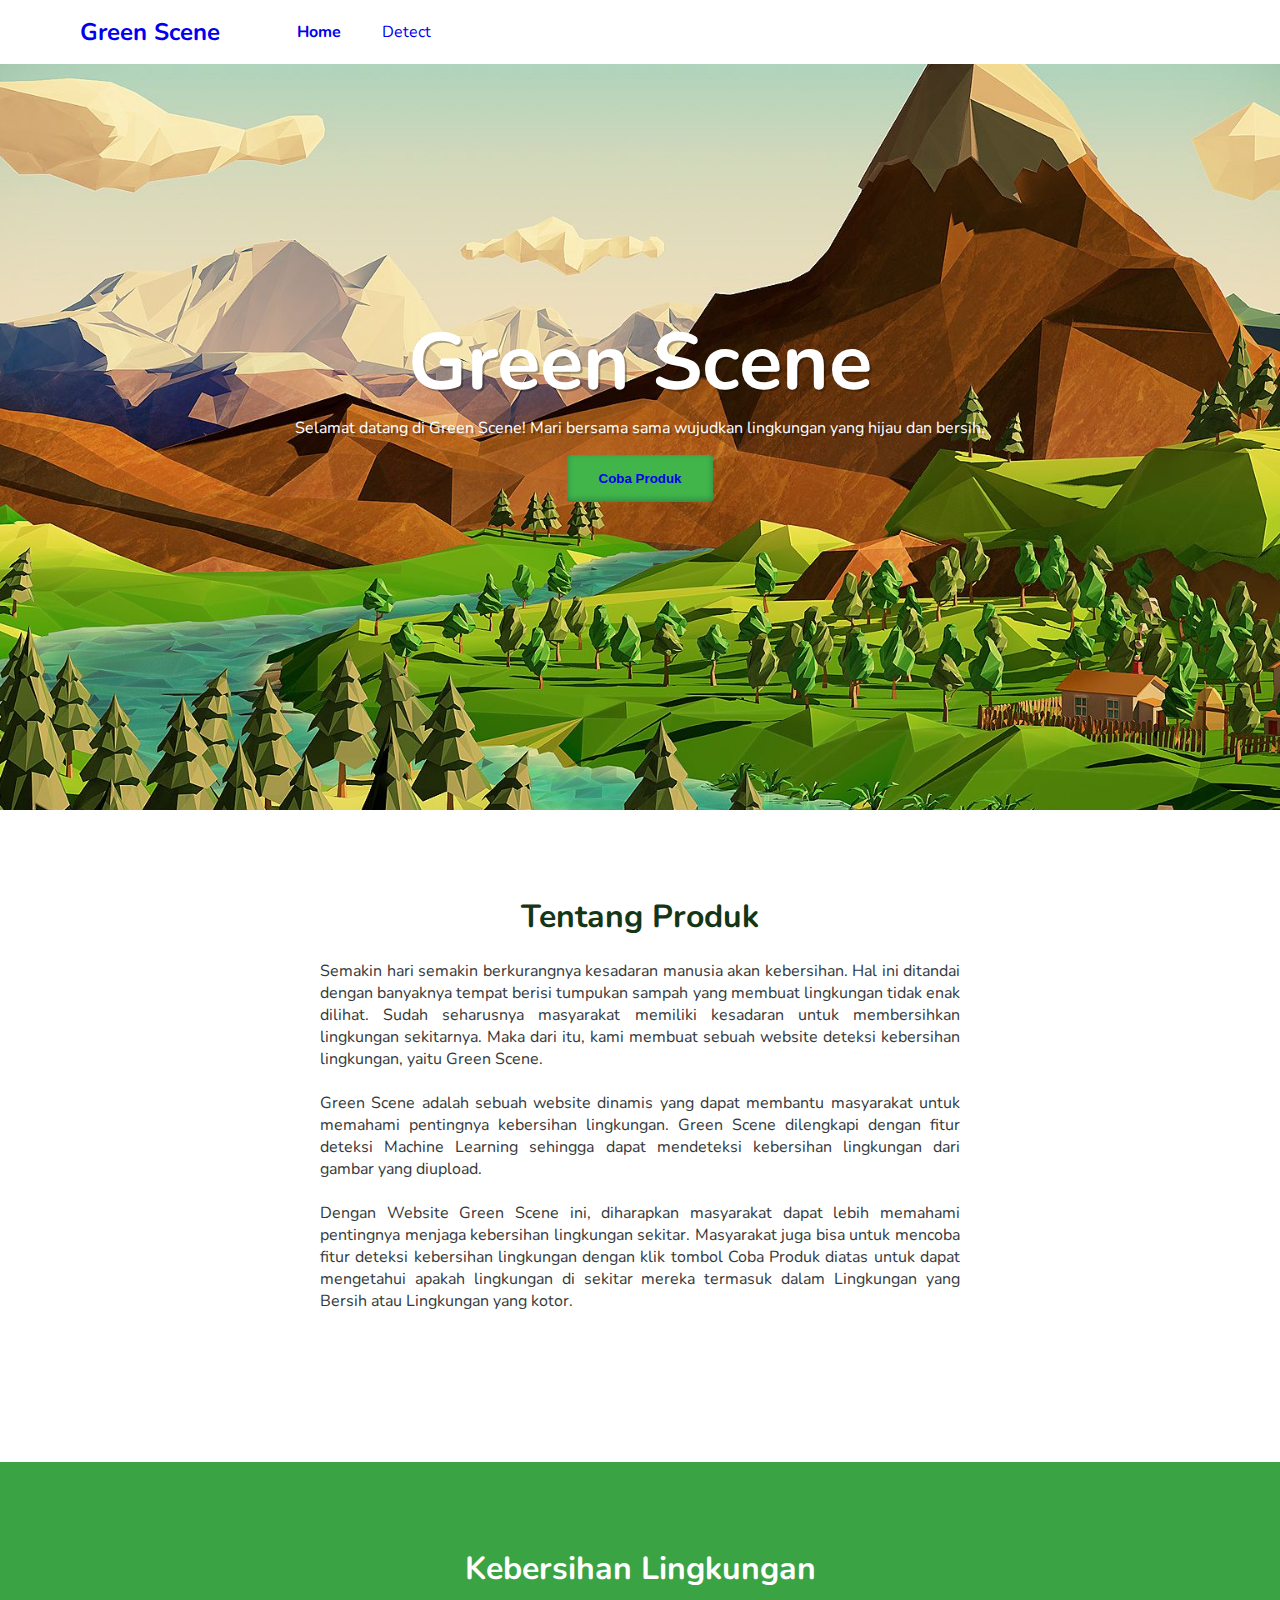
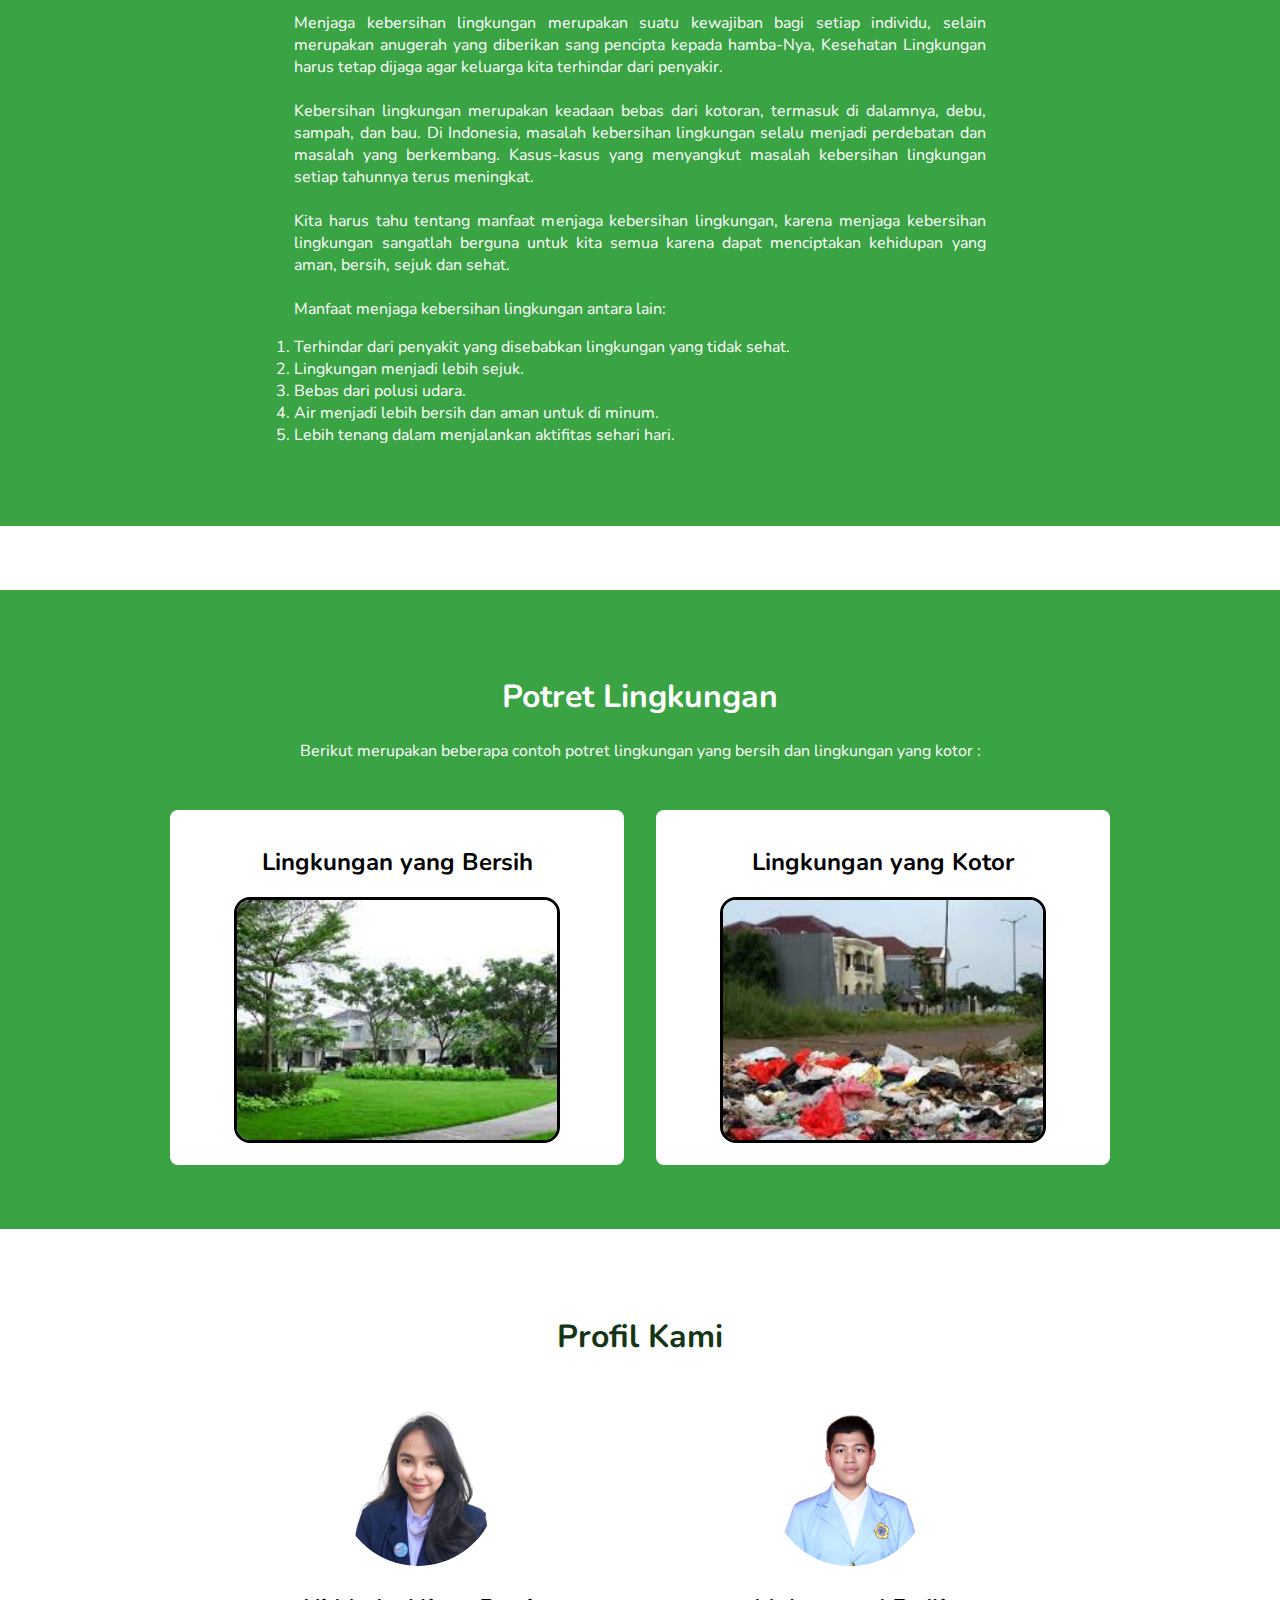
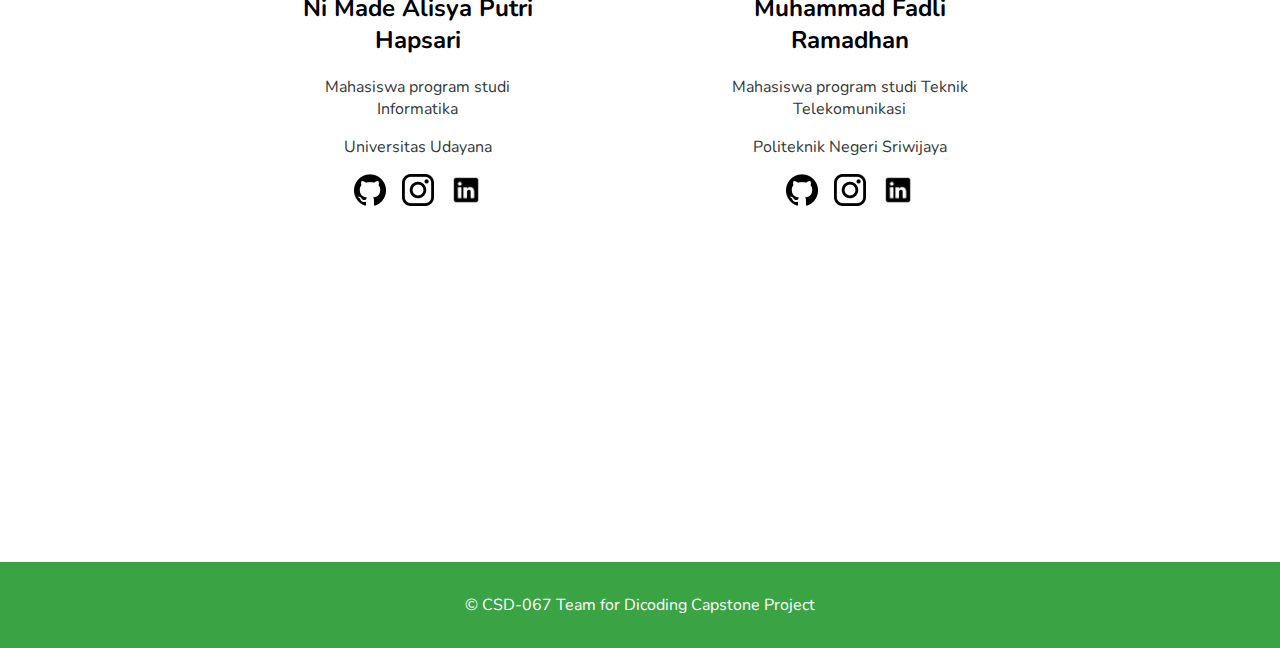
==== commit 5cce5fcc: "add profile description" ====
--- a/index.html
+++ b/index.html
@@ -75,7 +75,7 @@
     <section id="three-grids">
       <h1 id="grid-title">Potret Lingkungan</h1>
       <p id="grid-subtitle">
-        Berikut adalah gambaran potret lingkungan yang bersih dan lingkungan yang kotor :
+        Berikut merupakan beberapa contoh potret lingkungan yang bersih dan lingkungan yang kotor :
       </p>
       <div class="container">
         <div class="grid-container">
@@ -93,16 +93,15 @@
 
     <section id="profile-grid">
       <h1>Profil Kami</h1>
-      <p>Lorem ipsum, dolor sit amet consectetur adipisicing elit.</p>
       <div id="credit-section" class="grid-container">
         <div class="grid-item override-rm-shadow container-hoverable">
           <img class="profile-pic" src="./assets/Alisya.png" />
-          <h2>Alisya</h2>
+          <h2>Ni Made Alisya Putri Hapsari</h2>
           <p>
-            Lorem ipsum, dolor sit amet consectetur adipisicing elit. Nulla
-            neque minus suscipit enim quasi, deserunt ullam vero corporis
-            placeat, veniam temporibus nisi officiis, a asperiores accusantium
-            veritatis dolorem obcaecati atque.
+            Mahasiswa program studi Informatika 
+          </p>
+          <p>
+            Universitas Udayana
           </p>
           <ul class="social-media-container">
             <li>
@@ -139,12 +138,12 @@
         </div>
         <div class="grid-item override-rm-shadow container-hoverable">
           <img class="profile-pic" src="./assets/Fadli.png" />
-          <h2>Fadli</h2>
+          <h2>Muhammad Fadli Ramadhan</h2>
           <p>
-            Lorem ipsum, dolor sit amet consectetur adipisicing elit. Nulla
-            neque minus suscipit enim quasi, deserunt ullam vero corporis
-            placeat, veniam temporibus nisi officiis, a asperiores accusantium
-            veritatis dolorem obcaecati atque.
+            Mahasiswa program studi Teknik Telekomunikasi 
+          </p>
+          <p>
+            Politeknik Negeri Sriwijaya
           </p>
           <ul class="social-media-container">
             <li>
